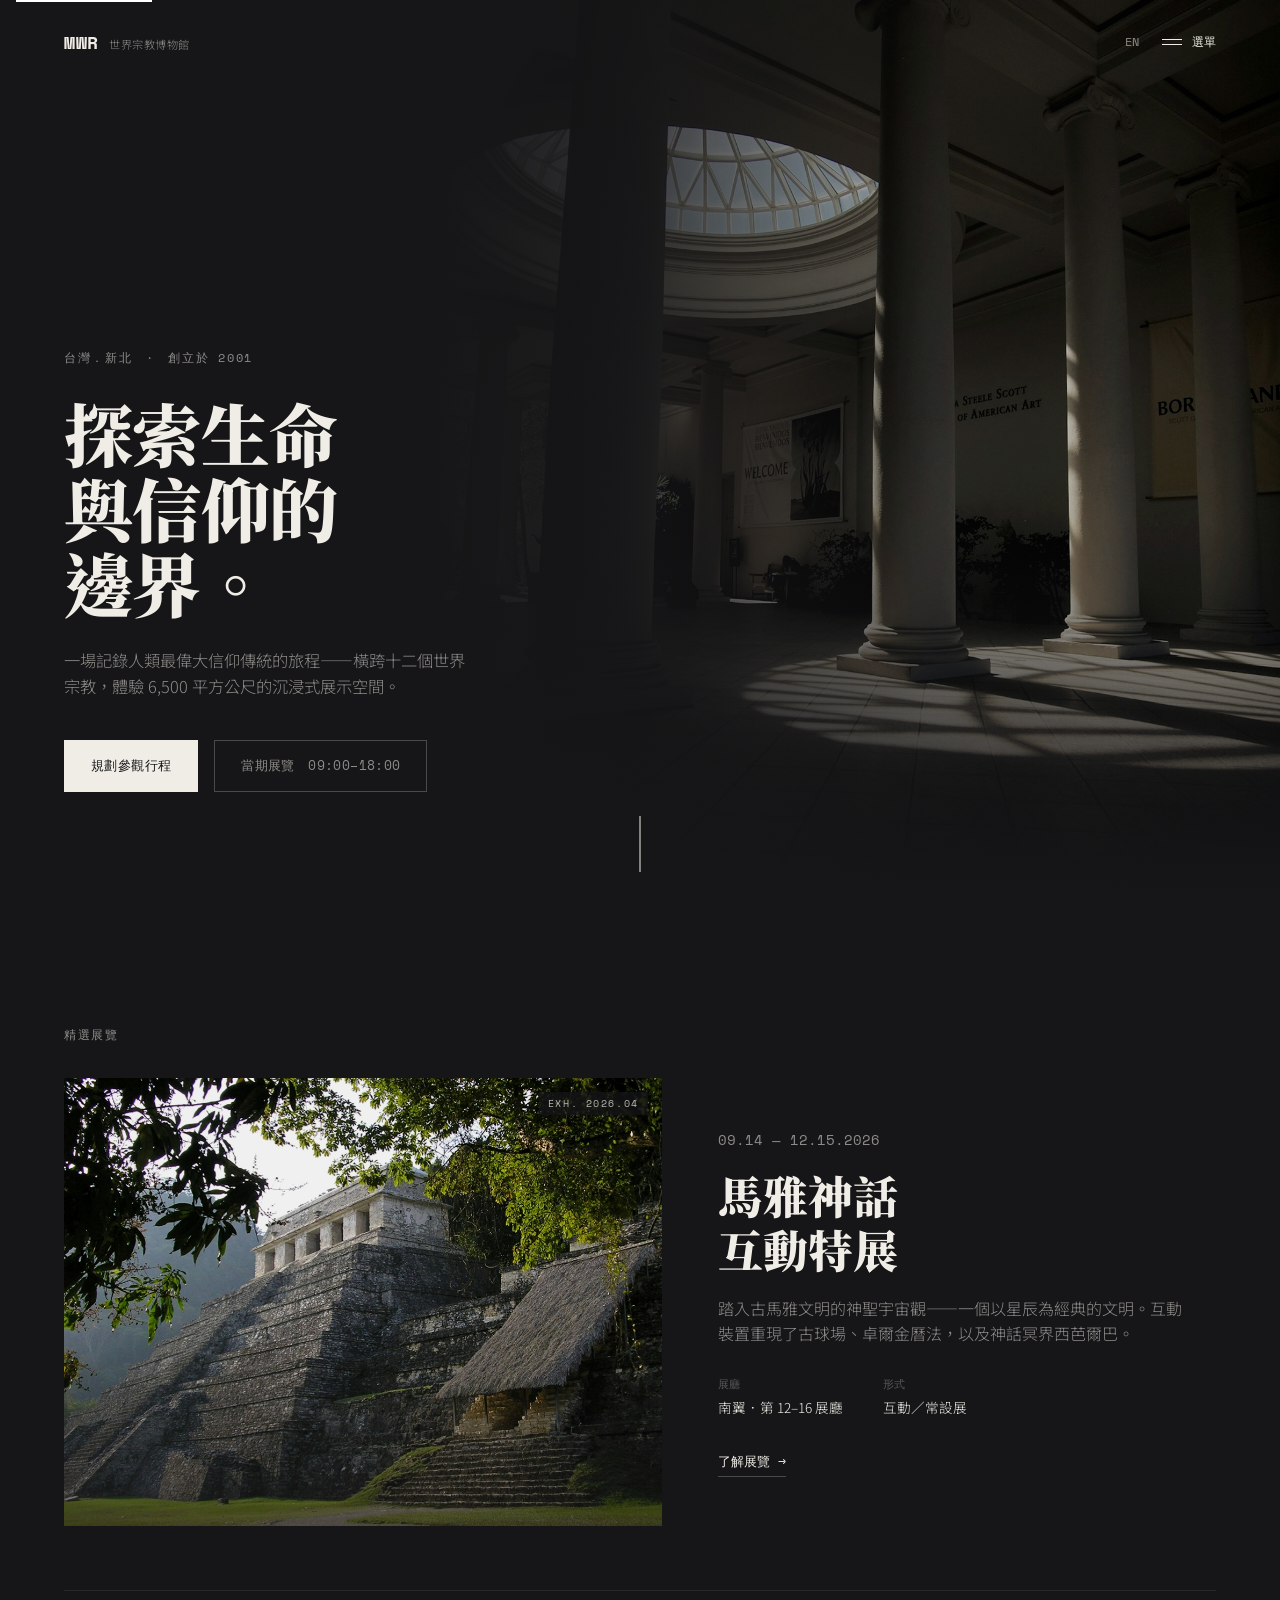
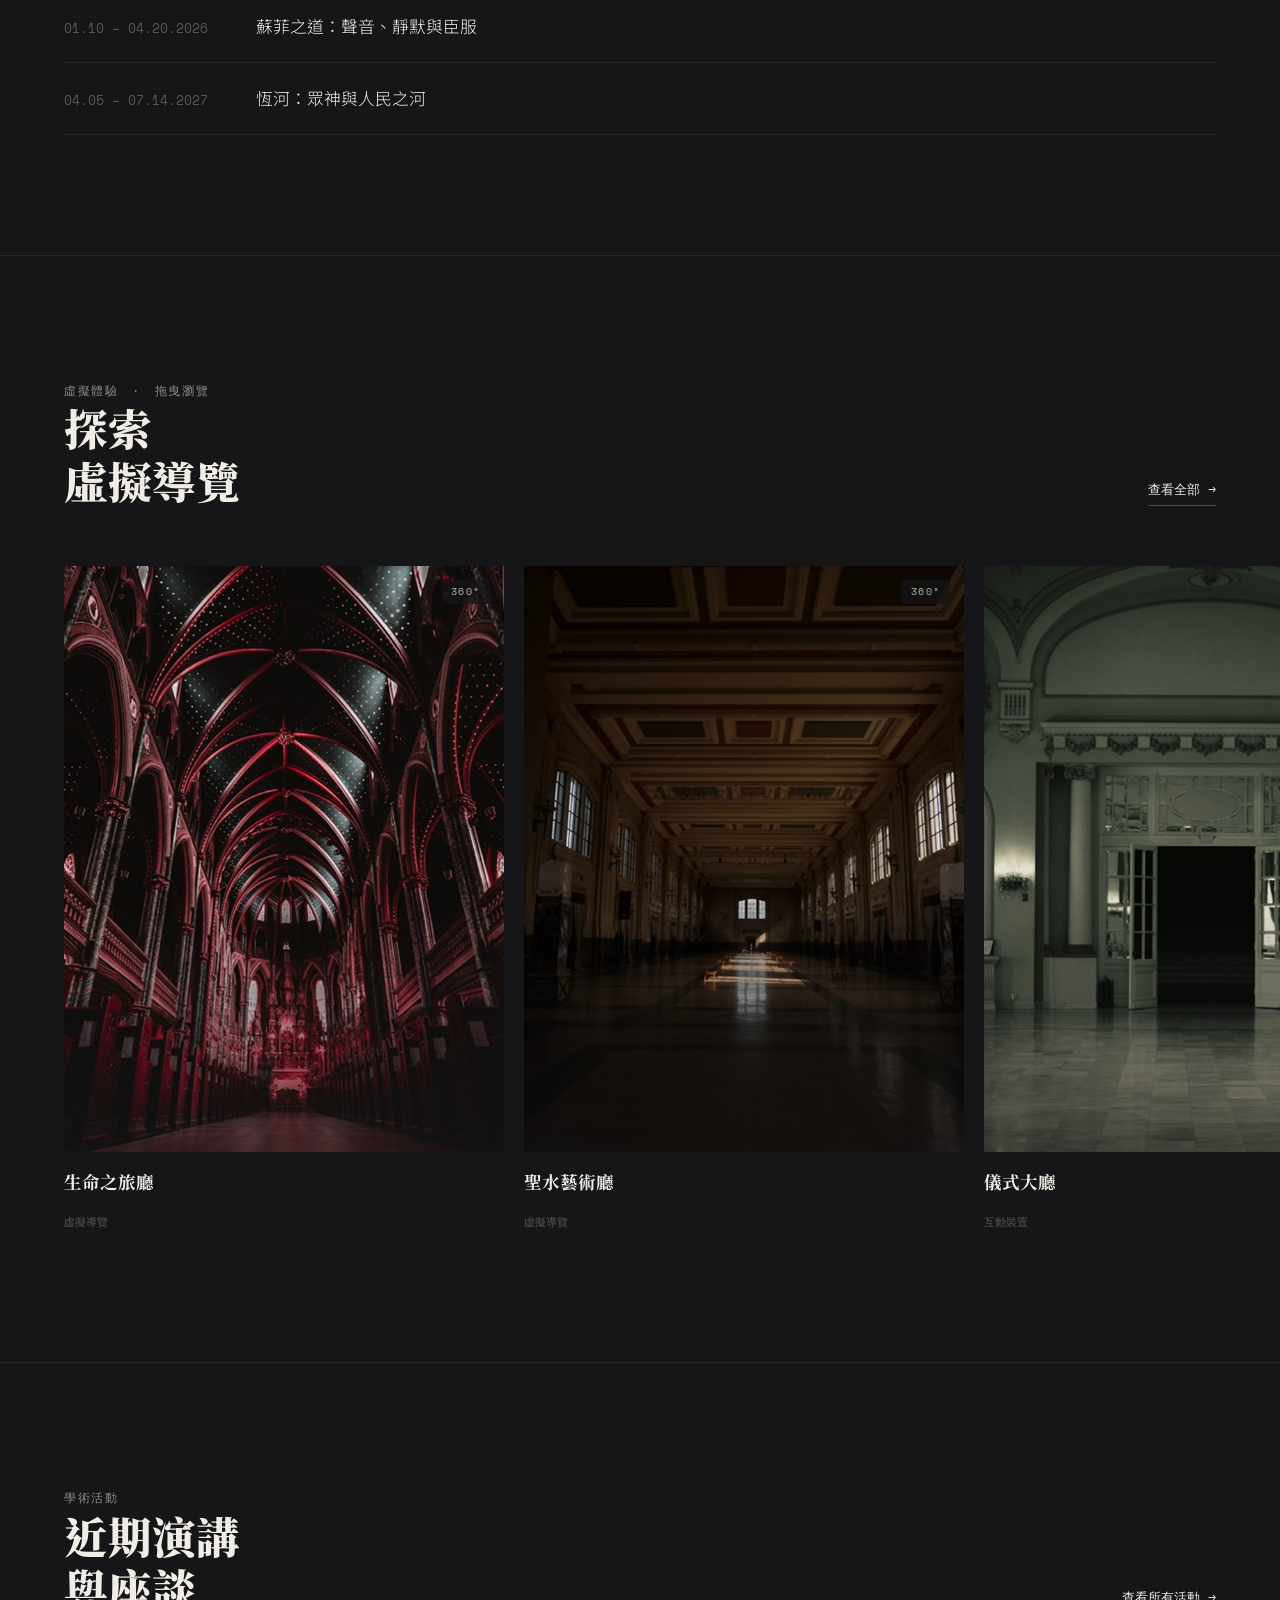
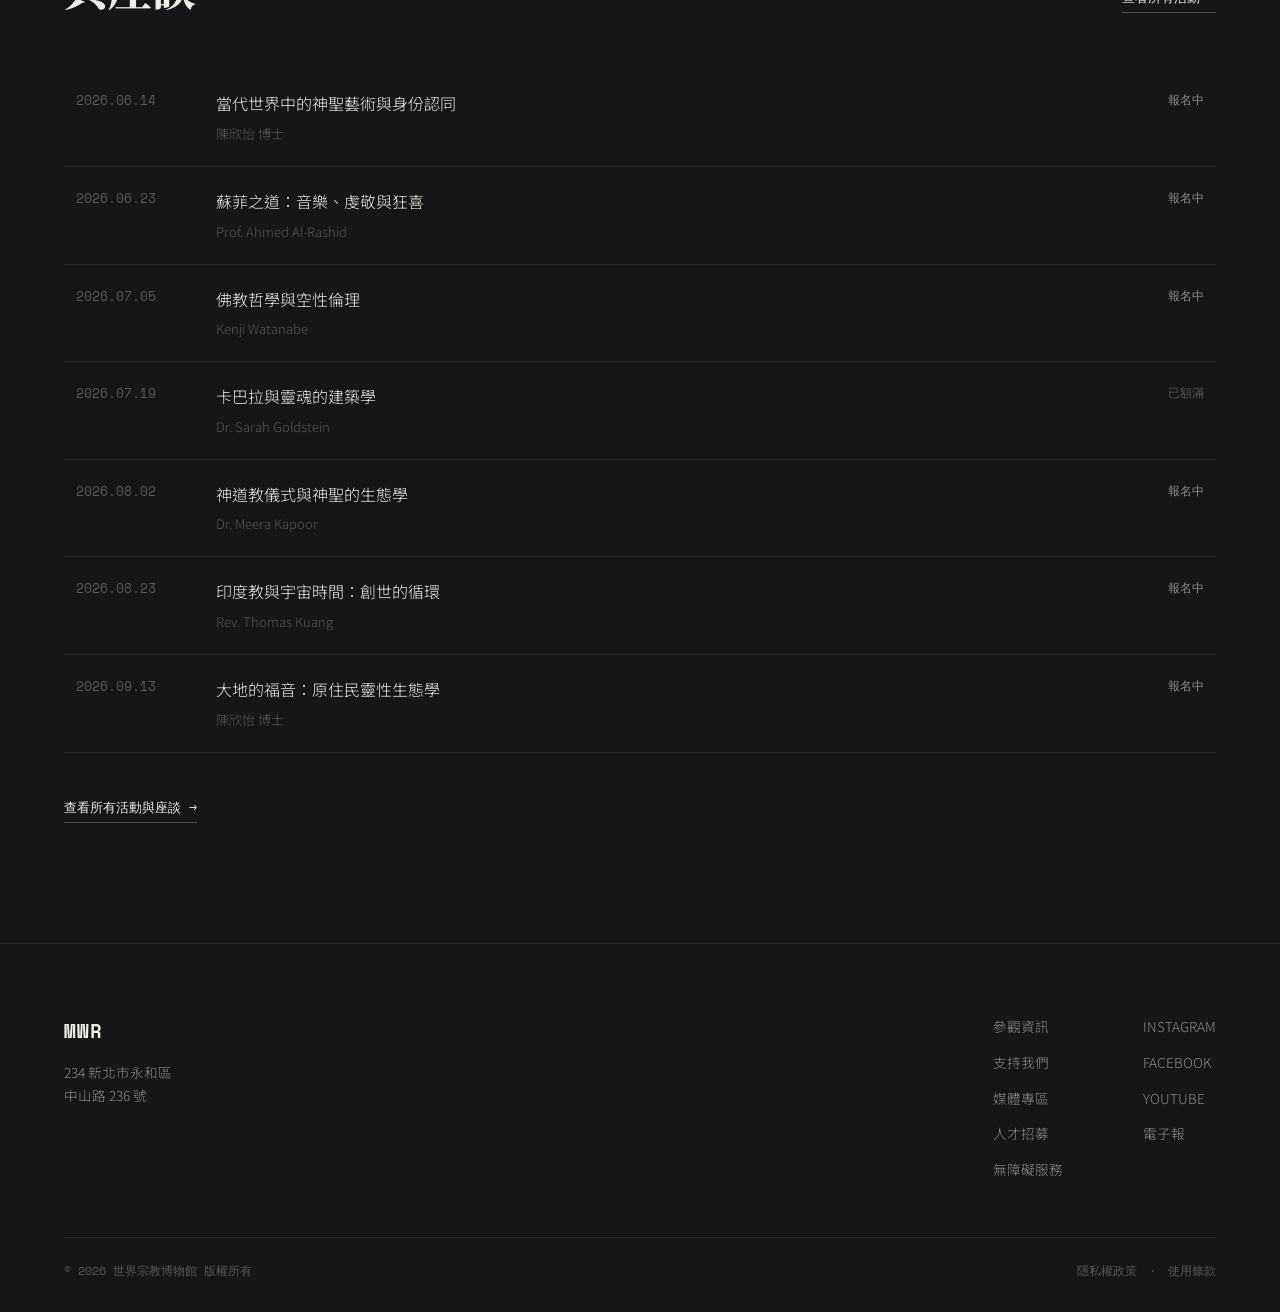
==== index.html @ 8a5e640a "Initial commit: MWR World Religions Museum site Plain HTML/CSS/JS multi-page site built from Figma m" ====
<!doctype html>
<html lang="zh-Hant">
<head>
  <meta charset="UTF-8" />
  <meta name="viewport" content="width=device-width, initial-scale=1.0" />
  <title>MWR 世界宗教博物館｜探索生命與信仰的邊界</title>
  <meta name="description" content="世界宗教博物館——橫跨十二個世界宗教的沉浸式展示空間，探索人類最偉大信仰傳統的旅程。" />
  <link rel="preconnect" href="https://fonts.googleapis.com" />
  <link rel="preconnect" href="https://fonts.gstatic.com" crossorigin />
  <link href="https://fonts.googleapis.com/css2?family=Noto+Serif+TC:wght@700;900&family=Noto+Sans+TC:wght@300;400;500&family=Space+Mono:wght@400;700&display=swap" rel="stylesheet" />
  <link rel="stylesheet" href="css/style.css" />
  <link rel="stylesheet" href="css/home.css" />
</head>
<body data-nav-section="exhibitions">
  <a class="skip-link" href="#main">跳至主要內容</a>

  <header class="site-header">
    <div class="brand">
      <a href="index.html" class="brand-mark">MWR</a>
      <span class="brand-sub">世界宗教博物館</span>
    </div>
    <div class="header-actions">
      <a href="#" class="lang-toggle">EN</a>
      <button class="menu-toggle" data-menu-toggle aria-expanded="false" aria-controls="nav-overlay">
        <span class="bars"><span></span><span></span></span>
        <span>選單</span>
      </button>
    </div>
  </header>

  <div class="nav-overlay" data-nav-overlay id="nav-overlay">
    <button class="nav-overlay-close" data-nav-close>關閉 CLOSE</button>
    <div class="nav-overlay-body">
      <nav class="nav-overlay-main" aria-label="主導覽">
        <a href="visit-hours.html" data-sub="visit">參觀</a>
        <a href="exhibitions.html" data-sub="exhibitions">展覽</a>
        <a href="collection.html" data-sub="collection">館藏</a>
        <a href="about.html" data-sub="about">關於</a>
      </nav>
      <div class="nav-overlay-side">
        <div class="nav-overlay-sub" data-sub-panel></div>
        <figure class="nav-overlay-figure">
          <div class="photo nav-overlay-photo">
            <img src="assets/images/visit/interior-spiral.jpg" alt="館內東廳挑高天窗與迴旋動線" />
          </div>
          <figcaption>常設館藏．東廳</figcaption>
        </figure>
      </div>
    </div>
    <div class="nav-overlay-foot">
      <div class="social">
        <a href="#">INSTAGRAM</a>
        <a href="#">FACEBOOK</a>
        <a href="#">YOUTUBE</a>
        <a href="#">電子報</a>
      </div>
      <div class="visit-info">台灣．新北市永和區　·　週二至週日．09:00–18:00</div>
    </div>
  </div>

  <main id="main">
    <section class="hero">
      <div class="hero-bg">
        <img class="hero-breathe" src="assets/images/hero/hero-architecture.jpg" alt="館內挑高圓頂中庭，柱廊灑落自然光" />
        <div class="hero-bg-fade-x" aria-hidden="true"></div>
        <div class="hero-bg-fade-y" aria-hidden="true"></div>
      </div>
      <div class="container hero-grid">
        <div class="hero-copy">
          <span class="eyebrow">台灣．新北　·　創立於 2001</span>
          <h1 class="hero-title">探索生命<br />與信仰的<br />邊界。</h1>
          <p class="hero-lede">一場記錄人類最偉大信仰傳統的旅程——橫跨十二個世界宗教，體驗 6,500 平方公尺的沉浸式展示空間。</p>
          <div class="hero-actions">
            <a href="visit-hours.html" class="btn btn-primary">規劃參觀行程</a>
            <a href="exhibitions.html" class="btn btn-ghost">當期展覽　09:00–18:00</a>
          </div>
        </div>
      </div>
      <div class="hero-scroll-cue" aria-hidden="true"><span></span></div>
    </section>

    <section class="section featured-exhibit">
      <div class="container">
        <span class="eyebrow">精選展覽</span>
        <div class="featured-grid">
          <div class="featured-figure photo">
            <img src="assets/images/exhibitions/maya-temple.jpg" alt="馬雅神話互動特展展出的叢林神廟遺跡" />
            <span class="photo-tag">EXH. 2026.04</span>
          </div>
          <div class="featured-copy">
            <span class="mono featured-dates">09.14 — 12.15.2026</span>
            <h2 class="section-title featured-title">馬雅神話<br />互動特展</h2>
            <p>踏入古馬雅文明的神聖宇宙觀——一個以星辰為經典的文明。互動裝置重現了古球場、卓爾金曆法，以及神話冥界西芭爾巴。</p>
            <dl class="featured-meta">
              <div><dt>展廳</dt><dd>南翼．第 12–16 展廳</dd></div>
              <div><dt>形式</dt><dd>互動／常設展</dd></div>
            </dl>
            <a href="exhibitions.html#current" class="text-link">了解展覽 →</a>
          </div>
        </div>

        <ul class="exhibit-mini-list">
          <li>
            <span class="mono">01.10 – 04.20.2026</span>
            <a href="exhibitions.html#upcoming">蘇菲之道：聲音、靜默與臣服</a>
          </li>
          <li>
            <span class="mono">04.05 – 07.14.2027</span>
            <a href="exhibitions.html#upcoming">恆河：眾神與人民之河</a>
          </li>
        </ul>
      </div>
    </section>

    <section class="section tour-section" id="tour">
      <div class="container">
        <div class="section-head">
          <div>
            <span class="eyebrow">虛擬體驗　·　拖曳瀏覽</span>
            <h2 class="section-title">探索<br />虛擬導覽</h2>
          </div>
          <a href="exhibitions.html" class="text-link">查看全部 →</a>
        </div>
      </div>
      <div class="tour-track" data-drag-scroll tabindex="0" role="region" aria-label="虛擬導覽空間，可拖曳左右瀏覽">
        <a class="tour-card" href="exhibitions.html">
          <div class="tour-figure photo">
            <img src="assets/images/tour/tour-life.jpg" alt="生命之旅廳挑高拱頂內部" draggable="false" />
            <span class="photo-tag">360°</span>
          </div>
          <span class="tour-card-title">生命之旅廳</span>
          <span class="mono tour-card-tag">虛擬導覽</span>
        </a>
        <a class="tour-card" href="exhibitions.html">
          <div class="tour-figure photo">
            <img src="assets/images/tour/tour-holywater.jpg" alt="聖水藝術廳長廊" draggable="false" />
            <span class="photo-tag">360°</span>
          </div>
          <span class="tour-card-title">聖水藝術廳</span>
          <span class="mono tour-card-tag">虛擬導覽</span>
        </a>
        <a class="tour-card" href="exhibitions.html">
          <div class="tour-figure photo">
            <img src="assets/images/tour/tour-ceremony.jpg" alt="儀式大廳入口" draggable="false" />
            <span class="photo-tag">互動</span>
          </div>
          <span class="tour-card-title">儀式大廳</span>
          <span class="mono tour-card-tag">互動裝置</span>
        </a>
        <a class="tour-card" href="exhibitions.html">
          <div class="tour-figure photo">
            <img src="assets/images/tour/tour-quiet.jpg" alt="靜觀中庭自然採光空間" draggable="false" />
            <span class="photo-tag">360°</span>
          </div>
          <span class="tour-card-title">靜觀中庭</span>
          <span class="mono tour-card-tag">冥想空間</span>
        </a>
        <div class="tour-card tour-card-end" aria-hidden="true"></div>
      </div>
    </section>

    <section class="section lectures-section">
      <div class="container">
        <div class="section-head">
          <div>
            <span class="eyebrow">學術活動</span>
            <h2 class="section-title">近期演講<br />與座談</h2>
          </div>
          <a href="#" class="text-link">查看所有活動 →</a>
        </div>
        <table class="lecture-table">
          <tbody>
            <tr>
              <td class="mono">2026.06.14</td>
              <td>當代世界中的神聖藝術與身份認同<span class="lecture-speaker">陳欣怡 博士</span></td>
              <td class="mono lecture-tag">報名中</td>
            </tr>
            <tr>
              <td class="mono">2026.06.23</td>
              <td>蘇菲之道：音樂、虔敬與狂喜<span class="lecture-speaker">Prof. Ahmed Al-Rashid</span></td>
              <td class="mono lecture-tag">報名中</td>
            </tr>
            <tr>
              <td class="mono">2026.07.05</td>
              <td>佛教哲學與空性倫理<span class="lecture-speaker">Kenji Watanabe</span></td>
              <td class="mono lecture-tag">報名中</td>
            </tr>
            <tr>
              <td class="mono">2026.07.19</td>
              <td>卡巴拉與靈魂的建築學<span class="lecture-speaker">Dr. Sarah Goldstein</span></td>
              <td class="mono lecture-tag lecture-tag-full">已額滿</td>
            </tr>
            <tr>
              <td class="mono">2026.08.02</td>
              <td>神道教儀式與神聖的生態學<span class="lecture-speaker">Dr. Meera Kapoor</span></td>
              <td class="mono lecture-tag">報名中</td>
            </tr>
            <tr>
              <td class="mono">2026.08.23</td>
              <td>印度教與宇宙時間：創世的循環<span class="lecture-speaker">Rev. Thomas Kuang</span></td>
              <td class="mono lecture-tag">報名中</td>
            </tr>
            <tr>
              <td class="mono">2026.09.13</td>
              <td>大地的福音：原住民靈性生態學<span class="lecture-speaker">陳欣怡 博士</span></td>
              <td class="mono lecture-tag">報名中</td>
            </tr>
          </tbody>
        </table>
        <a href="#" class="text-link">查看所有活動與座談 →</a>
      </div>
    </section>
  </main>

  <footer class="site-footer">
    <div class="footer-top">
      <div class="footer-brand">
        <span class="brand-mark">MWR</span>
        <address>
          234 新北市永和區<br />
          中山路 236 號
        </address>
      </div>
      <div class="footer-links">
        <div class="footer-col">
          <a href="visit-hours.html">參觀資訊</a>
          <a href="#">支持我們</a>
          <a href="#">媒體專區</a>
          <a href="#">人才招募</a>
          <a href="visit-accessibility.html">無障礙服務</a>
        </div>
        <div class="footer-col">
          <a href="#">INSTAGRAM</a>
          <a href="#">FACEBOOK</a>
          <a href="#">YOUTUBE</a>
          <a href="#">電子報</a>
        </div>
      </div>
    </div>
    <div class="footer-bottom">
      <span>© 2026 世界宗教博物館 版權所有</span>
      <span>隱私權政策　·　使用條款</span>
    </div>
  </footer>

  <script src="js/main.js"></script>
  <script src="js/reveal.js"></script>
  <script src="js/tour-carousel.js"></script>
</body>
</html>
---- css/style.css ----
/* ==========================================================================
   MWR 世界宗教博物館 — Design tokens & base
   ========================================================================== */

:root {
  --color-bg: #161618;
  --color-surface: #1d1d1f;
  --color-surface-2: #242426;
  --color-border: rgba(255, 255, 255, 0.08);
  --color-border-strong: rgba(255, 255, 255, 0.22);
  --color-text: #f0ede6;
  --color-text-dim: rgba(240, 237, 230, 0.55);
  --color-text-faint: rgba(240, 237, 230, 0.3);
  --color-accent: #ffffff;

  --font-serif: "Noto Serif TC", "Source Han Serif TC", serif;
  --font-sans: "Noto Sans TC", "Source Han Sans TC", -apple-system, sans-serif;
  --font-mono: "JetBrains Mono", "Space Mono", ui-monospace, monospace;

  --container: 1440px;
  --gutter: clamp(24px, 5vw, 96px);

  --ease: cubic-bezier(0.16, 1, 0.3, 1);
  --ease-out: cubic-bezier(0.22, 1, 0.36, 1);
}

* {
  box-sizing: border-box;
  margin: 0;
  padding: 0;
}

html {
  background: var(--color-bg);
  scroll-behavior: smooth;
}

body {
  background: var(--color-bg);
  color: var(--color-text);
  font-family: var(--font-sans);
  font-weight: 300;
  line-height: 1.6;
  -webkit-font-smoothing: antialiased;
  overflow-x: hidden;
}

img {
  display: block;
  max-width: 100%;
}

/* ---- immersive photo treatment: desaturate + darken so photography reads as
   part of the dark environment rather than a bright rectangle sitting on top ---- */

.photo {
  position: relative;
  overflow: hidden;
  background: var(--color-bg);
}

.photo img {
  width: 100%;
  height: 100%;
  object-fit: cover;
  filter: grayscale(1) contrast(1.3) brightness(0.72);
  transition: filter 2.6s var(--ease-out), transform 0.85s var(--ease-out);
  will-change: filter, transform;
}

.photo.is-revealed img {
  filter: grayscale(0) contrast(1.04) brightness(0.94);
}

.photo:hover img {
  transform: scale(1.045);
}

@media (prefers-reduced-motion: reduce) {
  .photo img {
    transition: none;
    filter: grayscale(0) contrast(1.04) brightness(0.94);
  }
}

.photo::after {
  content: "";
  position: absolute;
  inset: 0;
  pointer-events: none;
  background: linear-gradient(to top, rgba(22, 22, 24, 0.55) 0%, rgba(22, 22, 24, 0) 45%);
}

.photo-tag {
  position: absolute;
  top: 14px;
  right: 14px;
  z-index: 2;
  font-family: var(--font-mono);
  font-size: 0.62rem;
  letter-spacing: 0.16em;
  text-transform: uppercase;
  color: rgba(240, 237, 230, 0.75);
  background: rgba(22, 22, 24, 0.72);
  padding: 4px 9px;
}

a {
  color: inherit;
  text-decoration: none;
}

ul {
  list-style: none;
}

button {
  font: inherit;
  color: inherit;
  background: none;
  border: none;
  cursor: pointer;
}

.container {
  max-width: var(--container);
  margin: 0 auto;
  padding-left: var(--gutter);
  padding-right: var(--gutter);
}

.visually-hidden {
  position: absolute;
  width: 1px;
  height: 1px;
  overflow: hidden;
  clip: rect(0 0 0 0);
  white-space: nowrap;
}

.skip-link {
  position: absolute;
  top: -48px;
  left: 16px;
  background: var(--color-accent);
  color: var(--color-bg);
  padding: 12px 20px;
  z-index: 1000;
  transition: top 0.2s var(--ease);
}
.skip-link:focus {
  top: 16px;
}

:focus-visible {
  outline: 2px solid var(--color-accent);
  outline-offset: 3px;
}

@media (prefers-reduced-motion: reduce) {
  * {
    animation-duration: 0.01ms !important;
    animation-iteration-count: 1 !important;
    transition-duration: 0.01ms !important;
    scroll-behavior: auto !important;
  }
}

/* ---- eyebrow / label / mono utilities ---- */

.eyebrow {
  font-family: var(--font-mono);
  font-size: 0.75rem;
  letter-spacing: 0.14em;
  text-transform: uppercase;
  color: var(--color-text-dim);
}

.mono {
  font-family: var(--font-mono);
}

.stat-number {
  font-family: var(--font-mono);
  font-weight: 700;
  font-size: clamp(2.4rem, 5vw, 3.6rem);
  letter-spacing: -0.02em;
  color: var(--color-text);
}

.stat-label {
  font-family: var(--font-mono);
  font-size: 0.8rem;
  color: var(--color-text-dim);
  margin-top: 8px;
  letter-spacing: 0.02em;
}

/* ---- display headline (huge titles like 展覽 / 館藏) ---- */

.display-title {
  font-family: var(--font-serif);
  font-weight: 900;
  line-height: 0.92;
  letter-spacing: -0.01em;
  font-size: clamp(4.5rem, 13vw, 9rem);
}

/* ---- page intro (shared by exhibitions / collection / about / visit) ---- */

.page-intro {
  padding: 170px 0 40px;
}

.page-intro .eyebrow {
  display: block;
  margin-bottom: 24px;
}

.page-intro .display-title {
  margin-bottom: 8px;
}

.page-intro-sub {
  margin-top: 24px;
  color: var(--color-text-dim);
  font-size: 0.85rem;
}

/* ==========================================================================
   Top navigation
   ========================================================================== */

.site-header {
  position: fixed;
  top: 0;
  left: 0;
  right: 0;
  z-index: 500;
  display: flex;
  align-items: center;
  justify-content: space-between;
  padding: 28px var(--gutter);
  background: transparent;
  border-bottom: 1px solid transparent;
  backdrop-filter: none;
  transition: background-color 0.4s var(--ease), border-color 0.4s var(--ease), backdrop-filter 0.4s var(--ease);
}

.site-header.is-scrolled {
  background: rgba(22, 22, 24, 0.94);
  border-bottom-color: var(--color-border);
  backdrop-filter: blur(16px);
  -webkit-backdrop-filter: blur(16px);
}

.brand {
  display: flex;
  align-items: baseline;
  gap: 10px;
}

.brand-mark {
  font-family: var(--font-mono);
  font-weight: 700;
  font-size: 1.1rem;
  letter-spacing: 0.04em;
}

.brand-sub {
  font-size: 0.7rem;
  color: var(--color-text-dim);
  letter-spacing: 0.05em;
}

.crumb {
  margin-left: 18px;
  padding-left: 18px;
  border-left: 1px solid var(--color-border);
  font-size: 0.78rem;
  color: var(--color-text-dim);
}

.header-actions {
  display: flex;
  align-items: center;
  gap: 22px;
  font-family: var(--font-mono);
  font-size: 0.78rem;
  letter-spacing: 0.05em;
}

.lang-toggle {
  color: var(--color-text-dim);
  transition: color 0.2s var(--ease);
}
.lang-toggle:hover,
.lang-toggle:focus-visible {
  color: var(--color-text);
}

.menu-toggle {
  display: flex;
  align-items: center;
  gap: 10px;
  color: var(--color-text);
}

.menu-toggle .bars {
  display: inline-flex;
  flex-direction: column;
  gap: 4px;
  width: 20px;
}
.menu-toggle .bars span {
  height: 1px;
  background: currentColor;
  transition: transform 0.3s var(--ease), opacity 0.3s var(--ease);
}

.menu-toggle[aria-expanded="true"] .bars span:first-child {
  transform: translateY(5px) rotate(45deg);
}
.menu-toggle[aria-expanded="true"] .bars span:last-child {
  transform: translateY(-5px) rotate(-45deg);
}

/* ==========================================================================
   Full-screen nav overlay
   ========================================================================== */

.nav-overlay {
  position: fixed;
  inset: 0;
  z-index: 600;
  background: var(--color-bg);
  visibility: hidden;
  opacity: 0;
  transition: opacity 0.45s var(--ease), visibility 0.45s var(--ease);
  display: flex;
  flex-direction: column;
  justify-content: space-between;
  padding: 28px var(--gutter) 40px;
}

.nav-overlay.is-open {
  visibility: visible;
  opacity: 1;
}

.nav-overlay-close {
  position: absolute;
  top: 28px;
  right: var(--gutter);
  font-family: var(--font-mono);
  font-size: 0.78rem;
  color: var(--color-text-dim);
}
.nav-overlay-close:hover {
  color: var(--color-text);
}

.nav-overlay-body {
  display: grid;
  grid-template-columns: 1fr 1fr;
  gap: 40px;
  align-items: center;
  flex: 1;
  padding-top: 80px;
}

.nav-overlay-main {
  display: flex;
  flex-direction: column;
  gap: 4px;
}

@keyframes navItemIn {
  from { opacity: 0; transform: translateY(24px); }
  to   { opacity: 1; transform: translateY(0); }
}
@keyframes navFadeIn {
  from { opacity: 0; }
  to   { opacity: 1; }
}
@keyframes navImageIn {
  from { opacity: 0; transform: translateX(18px) scale(1.04); }
  to   { opacity: 1; transform: translateX(0) scale(1); }
}

.nav-overlay-main a {
  font-family: var(--font-serif);
  font-weight: 900;
  font-size: clamp(2.6rem, 6vw, 4.4rem);
  line-height: 1.18;
  color: var(--color-text-faint);
  transition: color 0.25s var(--ease);
  width: fit-content;
  opacity: 0;
}

.nav-overlay.is-open .nav-overlay-main a {
  animation: navItemIn 700ms var(--ease-out) both;
}
.nav-overlay.is-open .nav-overlay-main a:nth-child(1) { animation-delay: 80ms; }
.nav-overlay.is-open .nav-overlay-main a:nth-child(2) { animation-delay: 150ms; }
.nav-overlay.is-open .nav-overlay-main a:nth-child(3) { animation-delay: 220ms; }
.nav-overlay.is-open .nav-overlay-main a:nth-child(4) { animation-delay: 290ms; }

.nav-overlay-main a:hover,
.nav-overlay-main a:focus-visible,
.nav-overlay-main a.is-active {
  color: var(--color-text);
}

.nav-overlay-side {
  display: grid;
  grid-template-columns: 1fr auto;
  gap: 32px;
  align-items: start;
}

.nav-overlay-sub {
  display: flex;
  flex-direction: column;
  gap: 20px;
}
.nav-overlay-sub.is-swapping {
  animation: navFadeIn 260ms ease-out both;
}

.nav-overlay-sub .sub-heading {
  font-family: var(--font-mono);
  font-size: 0.72rem;
  color: var(--color-text-faint);
  letter-spacing: 0.08em;
  margin-bottom: 4px;
}

.nav-overlay-sub a {
  font-size: 1.05rem;
  color: var(--color-text-dim);
  transition: color 0.2s var(--ease);
}
.nav-overlay-sub a:hover,
.nav-overlay-sub a:focus-visible {
  color: var(--color-text);
}

.nav-overlay-figure {
  width: 220px;
  opacity: 0;
}
.nav-overlay.is-open .nav-overlay-figure {
  animation: navImageIn 900ms var(--ease-out) 80ms both;
}
.nav-overlay-photo {
  aspect-ratio: 3/4;
}
.nav-overlay-figure figcaption {
  font-family: var(--font-mono);
  font-size: 0.68rem;
  color: var(--color-text-faint);
  margin-top: 8px;
}

.nav-overlay-foot {
  display: flex;
  justify-content: space-between;
  align-items: center;
  border-top: 1px solid var(--color-border);
  padding-top: 20px;
  font-family: var(--font-mono);
  font-size: 0.75rem;
  color: var(--color-text-dim);
  opacity: 0;
}
.nav-overlay.is-open .nav-overlay-foot {
  animation: navFadeIn 500ms ease-out 400ms both;
}

.nav-overlay-foot .social {
  display: flex;
  gap: 24px;
}
.nav-overlay-foot .social a:hover {
  color: var(--color-text);
}

body.nav-open {
  overflow: hidden;
}

@media (max-width: 900px) {
  .nav-overlay-body {
    grid-template-columns: 1fr;
    padding-top: 100px;
    gap: 32px;
  }
  .nav-overlay-side {
    grid-template-columns: 1fr;
  }
  .nav-overlay-figure {
    display: none;
  }
}

/* ==========================================================================
   Buttons
   ========================================================================== */

.btn {
  display: inline-flex;
  align-items: center;
  gap: 10px;
  font-family: var(--font-mono);
  font-size: 0.8rem;
  letter-spacing: 0.03em;
  padding: 15px 26px;
  border: 1px solid var(--color-border-strong);
  transition: background 0.25s var(--ease), color 0.25s var(--ease), border-color 0.25s var(--ease);
}

.btn-primary {
  background: var(--color-text);
  color: var(--color-bg);
  border-color: var(--color-text);
}
.btn-primary:hover,
.btn-primary:focus-visible {
  background: transparent;
  color: var(--color-text);
}

.btn-ghost {
  color: var(--color-text-dim);
}
.btn-ghost:hover,
.btn-ghost:focus-visible {
  color: var(--color-text);
  border-color: var(--color-text);
}

.text-link {
  display: inline-flex;
  align-items: center;
  gap: 8px;
  font-family: var(--font-mono);
  font-size: 0.8rem;
  border-bottom: 1px solid var(--color-border-strong);
  padding-bottom: 4px;
  transition: border-color 0.2s var(--ease), color 0.2s var(--ease);
}
.text-link:hover,
.text-link:focus-visible {
  border-color: var(--color-text);
}

/* ==========================================================================
   Sections / footer (shared across pages)
   ========================================================================== */

main {
  padding-top: 0;
}

.section {
  padding: 120px 0;
  border-top: 1px solid var(--color-border);
}

.section-head {
  display: flex;
  justify-content: space-between;
  align-items: flex-end;
  gap: 24px;
  margin-bottom: 56px;
}

.section-title {
  font-family: var(--font-serif);
  font-weight: 900;
  font-size: clamp(1.9rem, 3.4vw, 2.8rem);
  line-height: 1.2;
}

.stats-row {
  display: grid;
  grid-template-columns: repeat(auto-fit, minmax(160px, 1fr));
  gap: 40px;
  max-width: var(--container);
  margin: 0 auto;
  padding: 72px var(--gutter);
  border-top: 1px solid var(--color-border);
  border-bottom: 1px solid var(--color-border);
}

.site-footer {
  padding: 72px var(--gutter) 32px;
  border-top: 1px solid var(--color-border);
}

.footer-top {
  display: flex;
  flex-wrap: wrap;
  justify-content: space-between;
  gap: 48px;
  max-width: var(--container);
  margin: 0 auto 56px;
}

.footer-brand .brand-mark {
  font-size: 1.2rem;
}
.footer-brand address {
  font-style: normal;
  font-size: 0.85rem;
  color: var(--color-text-dim);
  margin-top: 14px;
  line-height: 1.7;
}

.footer-links {
  display: flex;
  gap: 80px;
  flex-wrap: wrap;
}

.footer-col {
  display: flex;
  flex-direction: column;
  gap: 14px;
  font-size: 0.85rem;
}
.footer-col a {
  color: var(--color-text-dim);
  transition: color 0.2s var(--ease);
}
.footer-col a:hover {
  color: var(--color-text);
}

.footer-bottom {
  max-width: var(--container);
  margin: 0 auto;
  padding-top: 24px;
  border-top: 1px solid var(--color-border);
  display: flex;
  justify-content: space-between;
  flex-wrap: wrap;
  gap: 12px;
  font-family: var(--font-mono);
  font-size: 0.72rem;
  color: var(--color-text-faint);
}

@media (max-width: 720px) {
  .section {
    padding: 80px 0;
  }
  .section-head {
    flex-direction: column;
    align-items: flex-start;
  }
  .footer-top {
    flex-direction: column;
  }
}
---- css/home.css ----
/* ---- Hero ---- */

@keyframes heroBreathe {
  from { transform: scale(1); }
  to   { transform: scale(1.06); }
}
@keyframes heroFadeUp {
  from { opacity: 0; transform: translateY(14px); }
  to   { opacity: 1; transform: translateY(0); }
}
@keyframes scrollSweep {
  0%   { transform: translateY(-100%); opacity: 0; }
  12%  { opacity: 0.4; }
  88%  { opacity: 0.4; }
  100% { transform: translateY(110%); opacity: 0; }
}

.hero {
  position: relative;
  height: 100vh;
  min-height: 700px;
  overflow: hidden;
  background: var(--color-bg);
}

.hero-bg {
  position: absolute;
  top: 0;
  right: 0;
  width: 66%;
  height: 100%;
  overflow: hidden;
  background: var(--color-bg);
}
.hero-bg img {
  width: 100%;
  height: 100%;
  object-fit: cover;
  object-position: center 22%;
  filter: grayscale(1) contrast(1.35) brightness(0.68);
  transition: filter 3.2s var(--ease-out);
}
.hero-bg.is-revealed img {
  filter: grayscale(0) contrast(1.08) brightness(0.86);
}

@media (prefers-reduced-motion: reduce) {
  .hero-bg img {
    transition: none;
    filter: grayscale(0) contrast(1.08) brightness(0.86);
  }
}
.hero-bg-fade-x {
  position: absolute;
  inset: 0;
  pointer-events: none;
  background: linear-gradient(
    to right,
    var(--color-bg) 0%,
    rgba(22, 22, 24, 0.88) 20%,
    rgba(22, 22, 24, 0.2) 58%,
    rgba(22, 22, 24, 0) 100%
  );
}
.hero-bg-fade-y {
  position: absolute;
  left: 0;
  right: 0;
  bottom: 0;
  height: 42%;
  pointer-events: none;
  background: linear-gradient(to top, var(--color-bg) 0%, rgba(22, 22, 24, 0.55) 50%, rgba(22, 22, 24, 0) 100%);
}

.hero-grid {
  position: relative;
  z-index: 2;
  height: 100%;
  display: flex;
  align-items: flex-end;
  padding-bottom: 108px;
}

.hero-copy {
  max-width: 600px;
}

.hero-copy .eyebrow {
  display: block;
  margin-bottom: 28px;
  opacity: 0;
  animation: heroFadeUp 800ms var(--ease-out) 150ms both;
}

.hero-title {
  font-family: var(--font-serif);
  font-weight: 900;
  font-size: clamp(2.6rem, 5.4vw, 4.4rem);
  line-height: 1.08;
  letter-spacing: -0.01em;
  opacity: 0;
  animation: heroFadeUp 800ms var(--ease-out) 280ms both;
}

.hero-lede {
  max-width: 46ch;
  color: var(--color-text-dim);
  margin-top: 28px;
  font-size: 1.02rem;
  opacity: 0;
  animation: heroFadeUp 800ms var(--ease-out) 440ms both;
}

.hero-actions {
  display: flex;
  flex-wrap: wrap;
  gap: 16px;
  margin-top: 40px;
  opacity: 0;
  animation: heroFadeUp 800ms var(--ease-out) 600ms both;
}

.hero-breathe {
  animation: heroBreathe 9000ms ease-in-out infinite alternate;
  transform-origin: center center;
}

.hero-scroll-cue {
  position: absolute;
  left: 50%;
  bottom: 28px;
  transform: translateX(-50%);
  display: flex;
  flex-direction: column;
  align-items: center;
}
.hero-scroll-cue span {
  display: block;
  width: 1px;
  height: 56px;
  background: var(--color-text);
  animation: scrollSweep 2600ms cubic-bezier(0.45, 0, 0.55, 1) infinite;
}

@media (prefers-reduced-motion: reduce) {
  .hero-copy .eyebrow,
  .hero-title,
  .hero-lede,
  .hero-actions {
    opacity: 1;
    animation: none;
  }
  .hero-breathe,
  .hero-scroll-cue span {
    animation: none;
  }
}

/* ---- Featured exhibit ---- */

.featured-exhibit {
  border-top: none;
}

.featured-grid {
  display: grid;
  grid-template-columns: 1.2fr 1fr;
  gap: 56px;
  align-items: center;
  margin-top: 32px;
}

.featured-figure {
  aspect-ratio: 4/3;
}

.featured-dates {
  color: var(--color-text-dim);
  font-size: 0.85rem;
}

.featured-title {
  margin: 16px 0 20px;
  font-size: clamp(2rem, 3.6vw, 2.8rem);
}

.featured-copy p {
  color: var(--color-text-dim);
  max-width: 52ch;
}

.featured-meta {
  display: flex;
  gap: 40px;
  margin: 28px 0;
  font-size: 0.85rem;
}
.featured-meta dt {
  color: var(--color-text-faint);
  font-family: var(--font-mono);
  font-size: 0.7rem;
  margin-bottom: 4px;
}

.exhibit-mini-list {
  margin-top: 64px;
  border-top: 1px solid var(--color-border);
}
.exhibit-mini-list li {
  display: flex;
  gap: 32px;
  align-items: baseline;
  padding: 22px 0;
  border-bottom: 1px solid var(--color-border);
}
.exhibit-mini-list .mono {
  color: var(--color-text-faint);
  font-size: 0.8rem;
  min-width: 160px;
}
.exhibit-mini-list a {
  font-size: 1.05rem;
  transition: color 0.2s var(--ease);
}
.exhibit-mini-list a:hover {
  color: var(--color-text-dim);
}

/* ---- Virtual tour: drag-to-scroll carousel ---- */

.tour-track {
  display: flex;
  gap: 20px;
  overflow-x: auto;
  overflow-anchor: none;
  padding: 4px var(--gutter) 12px;
  scrollbar-width: none;
  cursor: grab;
  user-select: none;
}
.tour-track::-webkit-scrollbar {
  display: none;
}
.tour-track.is-dragging {
  cursor: grabbing;
}

.tour-card {
  flex: 0 0 auto;
  width: min(440px, 80vw);
  display: flex;
  flex-direction: column;
  gap: 16px;
}
.tour-card-end {
  width: 1px;
  flex: 0 0 1px;
}

.tour-figure {
  aspect-ratio: 3/4;
}

.tour-card-title {
  font-family: var(--font-serif);
  font-weight: 700;
  font-size: 1.1rem;
}
.tour-card-tag {
  color: var(--color-text-faint);
  font-size: 0.7rem;
}

/* ---- Lecture table ---- */

.lecture-table {
  width: 100%;
  border-collapse: collapse;
  margin-bottom: 40px;
}
.lecture-table tr {
  border-bottom: 1px solid var(--color-border);
  cursor: pointer;
  transition: background-color 0.2s var(--ease);
}
.lecture-table tr:hover {
  background-color: rgba(255, 255, 255, 0.03);
}
.lecture-table td {
  padding: 22px 12px;
  vertical-align: top;
}
.lecture-table td:first-child {
  color: var(--color-text-faint);
  font-size: 0.8rem;
  white-space: nowrap;
  width: 140px;
}
.lecture-speaker {
  display: block;
  color: var(--color-text-faint);
  font-size: 0.82rem;
  margin-top: 6px;
}
.lecture-tag {
  text-align: right;
  font-size: 0.72rem;
  color: var(--color-text-dim);
  white-space: nowrap;
}
.lecture-tag-full {
  color: var(--color-text-faint);
}

@media (max-width: 900px) {
  .featured-grid {
    grid-template-columns: 1fr;
  }
  .hero-bg {
    width: 100%;
  }
  .hero-bg-fade-x {
    background: linear-gradient(
      to right,
      var(--color-bg) 0%,
      rgba(22, 22, 24, 0.94) 8%,
      rgba(22, 22, 24, 0.55) 42%,
      rgba(22, 22, 24, 0.25) 100%
    );
  }
  .hero-bg-fade-y {
    height: 62%;
  }
  .hero-copy {
    max-width: 100%;
  }
  .lecture-table td:first-child {
    width: auto;
  }
}

@media (max-width: 560px) {
  .hero {
    height: 92vh;
    min-height: 560px;
  }
  .exhibit-mini-list li {
    flex-direction: column;
    gap: 8px;
  }
  .featured-meta {
    flex-direction: column;
    gap: 16px;
  }
}
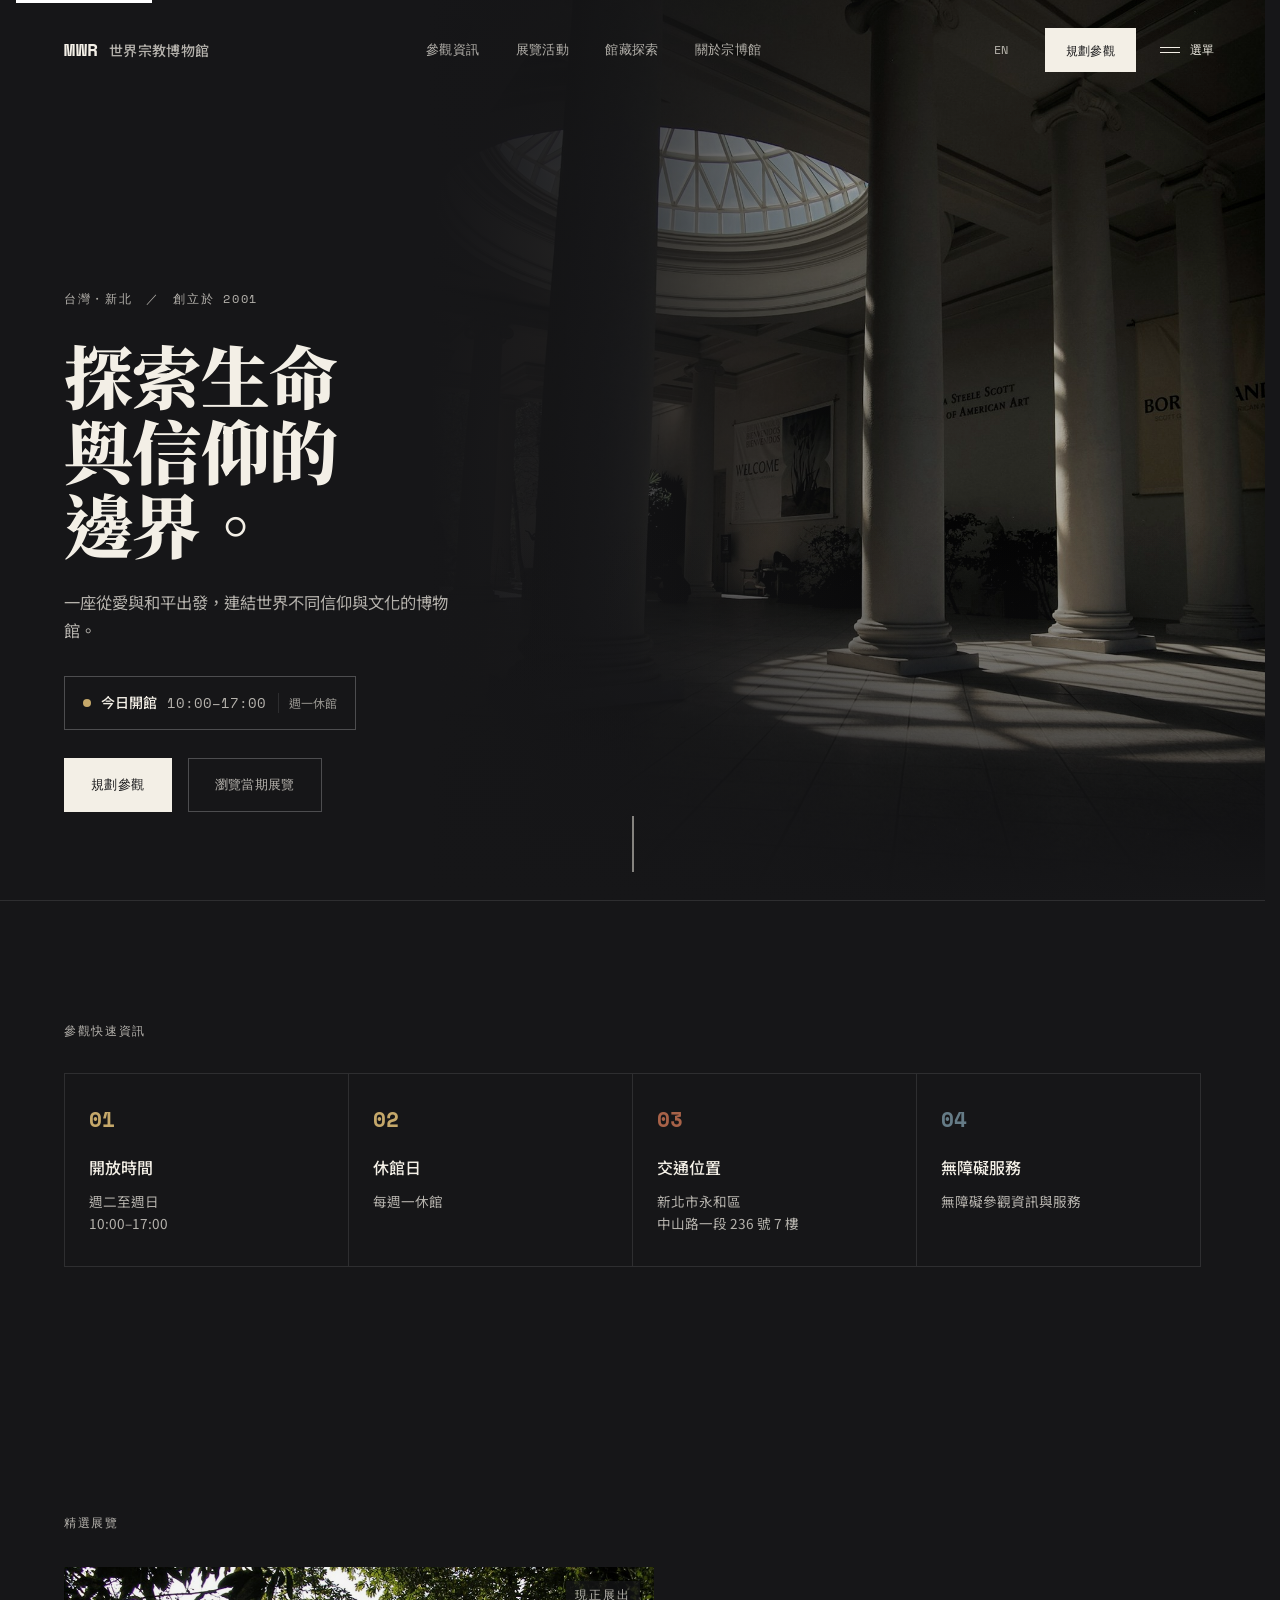
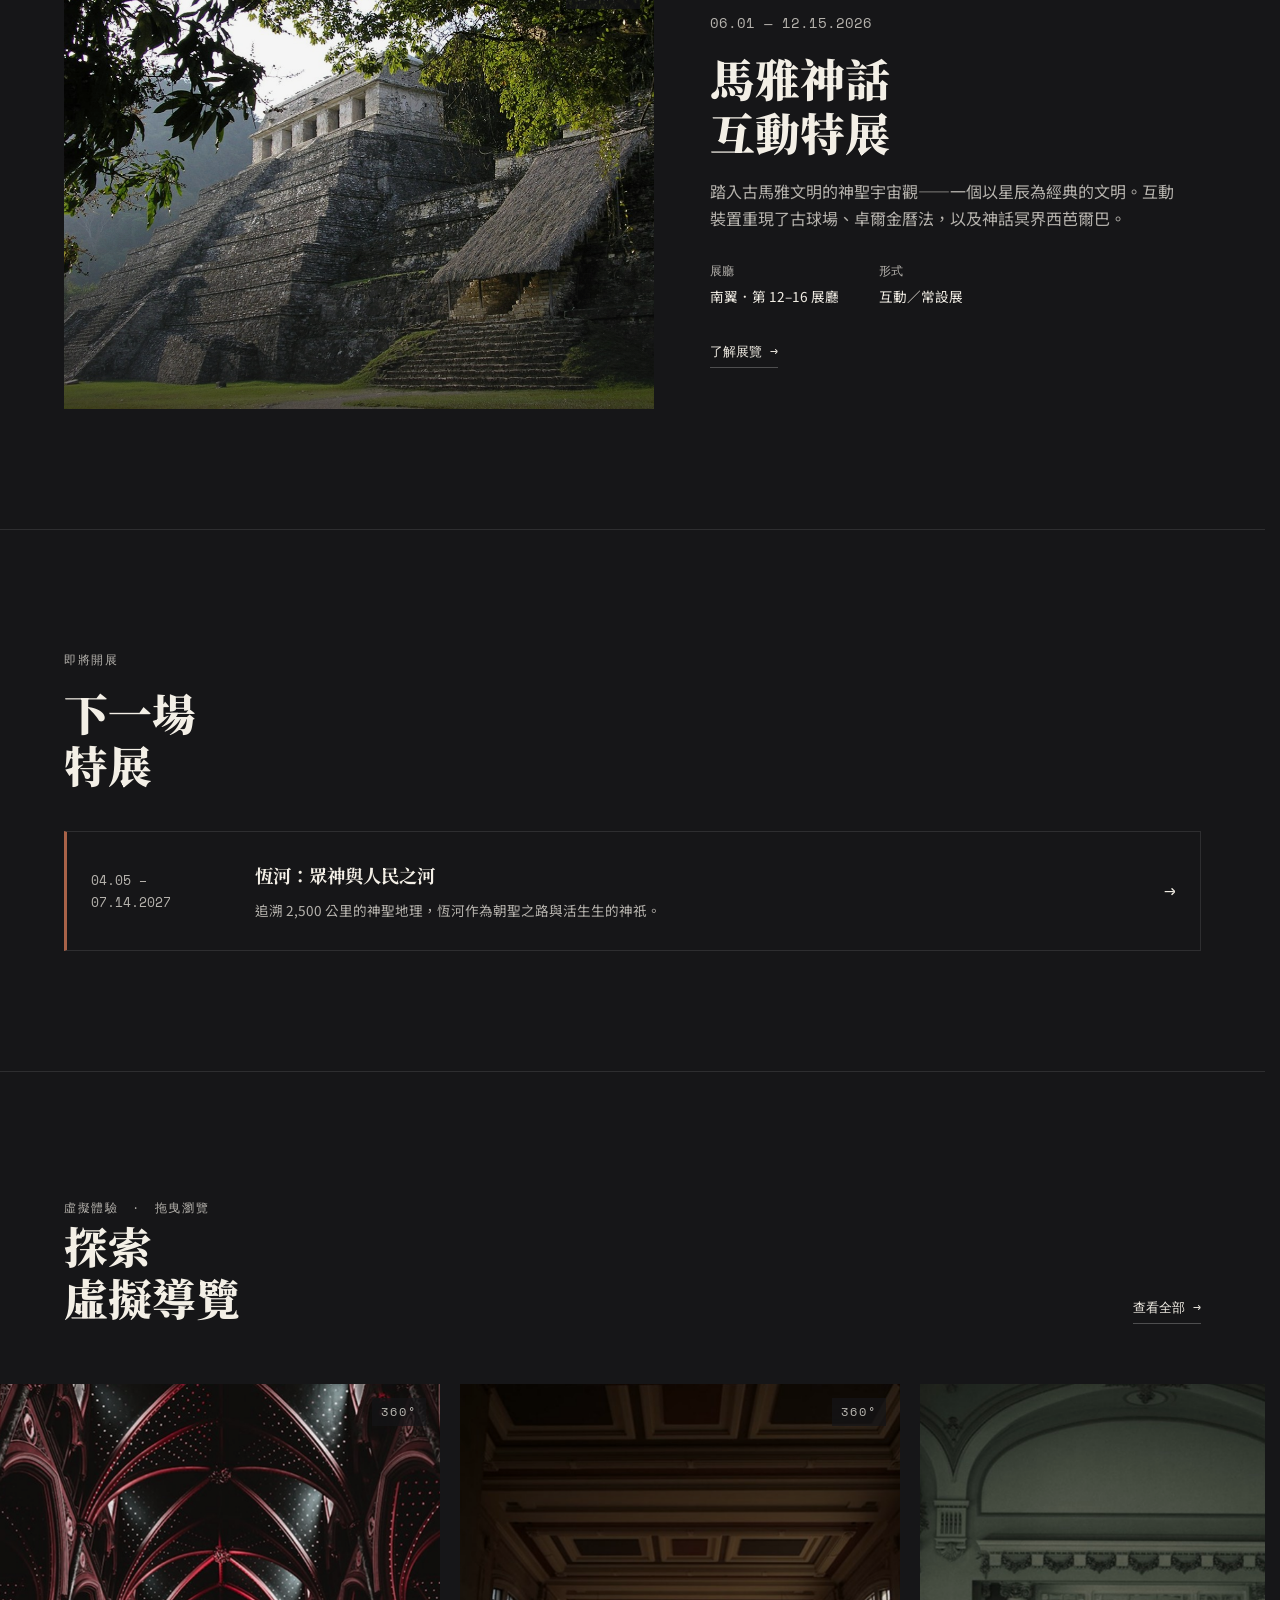
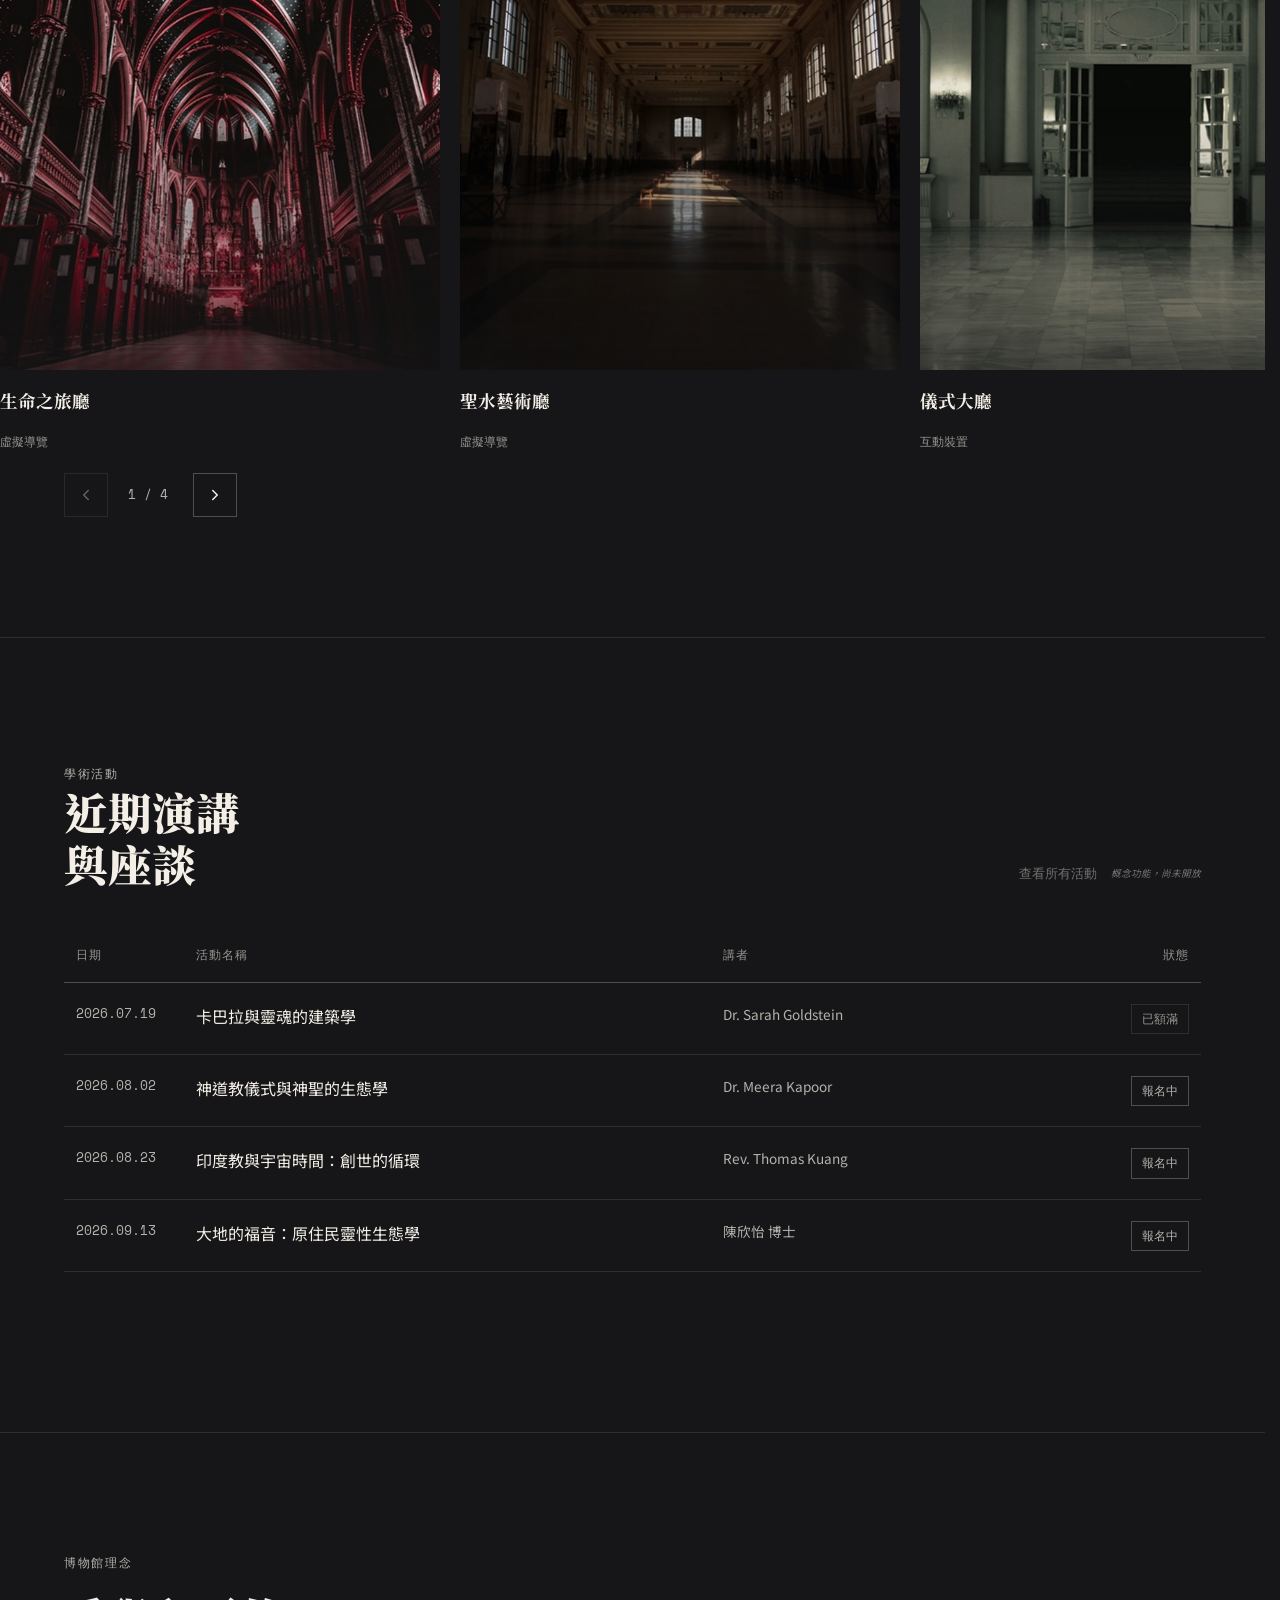
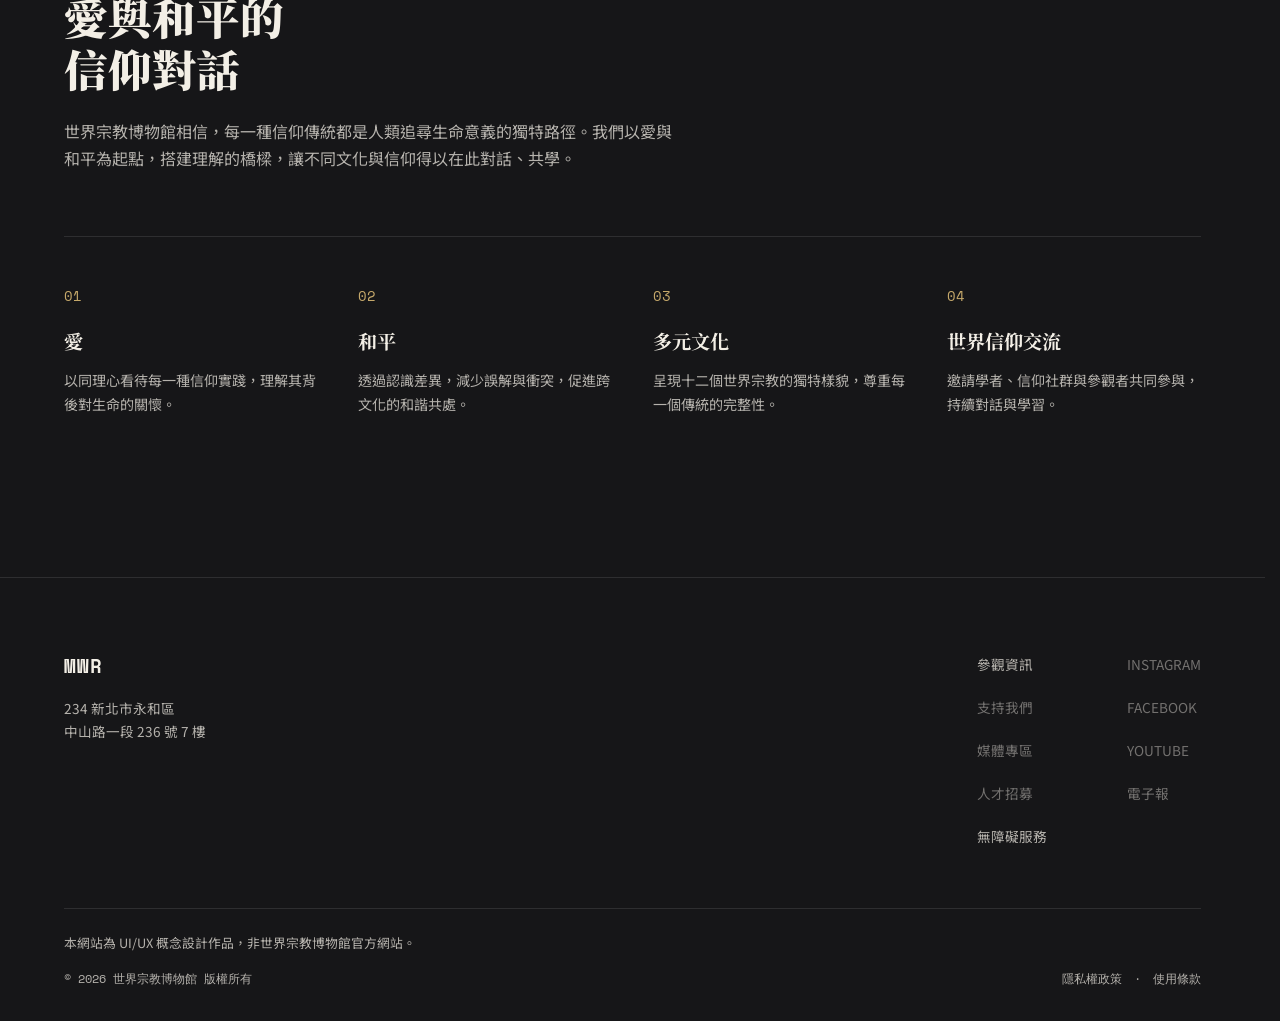
==== commit ec201b89: "Redesign UX/accessibility overhaul: header, hero, nav IA, carousel, tables Rebuilds the site as a fu" ====
--- a/index.html
+++ b/index.html
@@ -2,6 +2,9 @@
 <html lang="zh-Hant">
 <head>
   <meta charset="UTF-8" />
+  <script>
+    document.documentElement.setAttribute("data-lang", localStorage.getItem("mwr-lang") || "zh");
+  </script>
   <meta name="viewport" content="width=device-width, initial-scale=1.0" />
   <title>MWR 世界宗教博物館｜探索生命與信仰的邊界</title>
   <meta name="description" content="世界宗教博物館——橫跨十二個世界宗教的沉浸式展示空間，探索人類最偉大信仰傳統的旅程。" />
@@ -11,31 +14,43 @@
   <link rel="stylesheet" href="css/style.css" />
   <link rel="stylesheet" href="css/home.css" />
 </head>
-<body data-nav-section="exhibitions">
-  <a class="skip-link" href="#main">跳至主要內容</a>
+<body data-title-key="title.index" data-desc-key="desc.index">
+  <a class="skip-link" href="#main" data-i18n="a11y.skip">跳至主要內容</a>
 
   <header class="site-header">
-    <div class="brand">
-      <a href="index.html" class="brand-mark">MWR</a>
-      <span class="brand-sub">世界宗教博物館</span>
-    </div>
+    <a href="index.html" class="brand" data-i18n-aria="brand.aria" aria-label="世界宗教博物館首頁">
+      <span class="brand-mark">MWR</span>
+      <span class="brand-sub" data-i18n="brand.sub">世界宗教博物館</span>
+    </a>
+
+    <nav class="primary-nav" aria-label="主要導覽">
+      <a href="visit-hours.html" class="primary-nav-link" data-nav-target="visit" data-i18n="primarynav.visit">參觀資訊</a>
+      <a href="exhibitions.html" class="primary-nav-link" data-nav-target="exhibitions" data-i18n="primarynav.exhibitions">展覽活動</a>
+      <a href="collection.html" class="primary-nav-link" data-nav-target="collection" data-i18n="primarynav.collection">館藏探索</a>
+      <a href="about.html" class="primary-nav-link" data-nav-target="about" data-i18n="primarynav.about">關於宗博館</a>
+    </nav>
+
     <div class="header-actions">
-      <a href="#" class="lang-toggle">EN</a>
-      <button class="menu-toggle" data-menu-toggle aria-expanded="false" aria-controls="nav-overlay">
+      <button type="button" class="lang-toggle" aria-label="切換為英文" title="切換為英文">EN</button>
+      <a href="visit-hours.html" class="btn btn-primary btn-compact header-cta" data-i18n="home.hero.cta1">規劃參觀</a>
+      <button class="menu-toggle" data-menu-toggle aria-expanded="false" aria-controls="nav-overlay" aria-label="開啟導覽選單">
         <span class="bars"><span></span><span></span></span>
-        <span>選單</span>
+        <span data-i18n="nav.menu">選單</span>
       </button>
     </div>
   </header>
 
-  <div class="nav-overlay" data-nav-overlay id="nav-overlay">
-    <button class="nav-overlay-close" data-nav-close>關閉 CLOSE</button>
+  <div class="nav-overlay" data-nav-overlay id="nav-overlay" role="dialog" aria-modal="true" data-i18n-aria="nav.dialogLabel" aria-label="主要導覽選單">
+    <button class="nav-overlay-close" data-nav-close data-i18n-aria="nav.close" aria-label="關閉選單">
+      <span class="bars is-x"><span></span><span></span></span>
+      <span data-i18n="nav.close">關閉</span>
+    </button>
     <div class="nav-overlay-body">
       <nav class="nav-overlay-main" aria-label="主導覽">
-        <a href="visit-hours.html" data-sub="visit">參觀</a>
-        <a href="exhibitions.html" data-sub="exhibitions">展覽</a>
-        <a href="collection.html" data-sub="collection">館藏</a>
-        <a href="about.html" data-sub="about">關於</a>
+        <a href="visit-hours.html" data-sub="visit" data-i18n="nav.link.visit">參觀</a>
+        <a href="exhibitions.html" data-sub="exhibitions" data-i18n="nav.link.exhibitions">展覽</a>
+        <a href="collection.html" data-sub="collection" data-i18n="nav.link.collection">館藏</a>
+        <a href="about.html" data-sub="about" data-i18n="nav.link.about">關於</a>
       </nav>
       <div class="nav-overlay-side">
         <div class="nav-overlay-sub" data-sub-panel></div>
@@ -43,18 +58,18 @@
           <div class="photo nav-overlay-photo">
             <img src="assets/images/visit/interior-spiral.jpg" alt="館內東廳挑高天窗與迴旋動線" />
           </div>
-          <figcaption>常設館藏．東廳</figcaption>
+          <figcaption data-i18n="nav.figcaption">常設館藏．東廳</figcaption>
         </figure>
       </div>
     </div>
     <div class="nav-overlay-foot">
       <div class="social">
-        <a href="#">INSTAGRAM</a>
-        <a href="#">FACEBOOK</a>
-        <a href="#">YOUTUBE</a>
-        <a href="#">電子報</a>
-      </div>
-      <div class="visit-info">台灣．新北市永和區　·　週二至週日．09:00–18:00</div>
+        <span class="is-disabled" aria-disabled="true" data-i18n-title="misc.conceptOnly" title="Concept feature">INSTAGRAM</span>
+        <span class="is-disabled" aria-disabled="true" data-i18n-title="misc.conceptOnly" title="Concept feature">FACEBOOK</span>
+        <span class="is-disabled" aria-disabled="true" data-i18n-title="misc.conceptOnly" title="Concept feature">YOUTUBE</span>
+        <span class="is-disabled" aria-disabled="true" data-i18n="nav.newsletter" data-i18n-title="misc.conceptOnly" title="Concept feature">電子報</span>
+      </div>
+      <div class="visit-info" data-i18n="nav.visitinfo">台灣．新北市永和區　·　週二至週日．10:00–17:00，週一休館</div>
     </div>
   </div>
 
@@ -67,48 +82,86 @@
       </div>
       <div class="container hero-grid">
         <div class="hero-copy">
-          <span class="eyebrow">台灣．新北　·　創立於 2001</span>
-          <h1 class="hero-title">探索生命<br />與信仰的<br />邊界。</h1>
-          <p class="hero-lede">一場記錄人類最偉大信仰傳統的旅程——橫跨十二個世界宗教，體驗 6,500 平方公尺的沉浸式展示空間。</p>
+          <span class="eyebrow" data-i18n="home.hero.eyebrow">台灣・新北　／　創立於 2001</span>
+          <h1 class="hero-title" data-i18n="home.hero.title">探索生命<br />與信仰的<br />邊界。</h1>
+          <p class="hero-lede" data-i18n="home.hero.lede">一座從愛與和平出發，連結世界不同信仰與文化的博物館。</p>
+
+          <div class="hero-status" data-hero-status>
+            <span class="hero-status-dot" aria-hidden="true"></span>
+            <span data-hero-status-text data-i18n="home.hero.statusOpenToday">今日開館</span>
+            <span class="mono hero-status-hours" data-i18n="home.hero.statusHours">10:00–17:00</span>
+            <span class="hero-status-note" data-i18n="home.hero.statusClosedNote">週一休館</span>
+          </div>
+
           <div class="hero-actions">
-            <a href="visit-hours.html" class="btn btn-primary">規劃參觀行程</a>
-            <a href="exhibitions.html" class="btn btn-ghost">當期展覽　09:00–18:00</a>
+            <a href="visit-hours.html" class="btn btn-primary" data-i18n="home.hero.cta1">規劃參觀</a>
+            <a href="exhibitions.html" class="btn btn-ghost" data-i18n="home.hero.cta2">瀏覽當期展覽</a>
           </div>
         </div>
       </div>
       <div class="hero-scroll-cue" aria-hidden="true"><span></span></div>
     </section>
 
+    <section class="section quick-info" aria-labelledby="quick-info-heading">
+      <div class="container">
+        <span class="eyebrow" id="quick-info-heading" data-i18n="quickinfo.eyebrow">參觀快速資訊</span>
+        <div class="quick-info-grid">
+          <a href="visit-hours.html" class="quick-info-item quick-info-item--gold">
+            <span class="quick-info-num mono">01</span>
+            <span class="quick-info-label" data-i18n="quickinfo.hours.label">開放時間</span>
+            <span class="quick-info-value" data-i18n="quickinfo.hours.value">週二至週日<br />10:00–17:00</span>
+          </a>
+          <a href="visit-hours.html" class="quick-info-item quick-info-item--gold">
+            <span class="quick-info-num mono">02</span>
+            <span class="quick-info-label" data-i18n="quickinfo.closed.label">休館日</span>
+            <span class="quick-info-value" data-i18n="quickinfo.closed.value">每週一休館</span>
+          </a>
+          <a href="visit-transport.html" class="quick-info-item quick-info-item--terracotta">
+            <span class="quick-info-num mono">03</span>
+            <span class="quick-info-label" data-i18n="quickinfo.transport.label">交通位置</span>
+            <span class="quick-info-value" data-i18n="quickinfo.transport.value">新北市永和區<br />中山路一段 236 號 7 樓</span>
+          </a>
+          <a href="visit-accessibility.html" class="quick-info-item quick-info-item--blue">
+            <span class="quick-info-num mono">04</span>
+            <span class="quick-info-label" data-i18n="quickinfo.a11y.label">無障礙服務</span>
+            <span class="quick-info-value" data-i18n="quickinfo.a11y.value">無障礙參觀資訊與服務</span>
+          </a>
+        </div>
+      </div>
+    </section>
+
     <section class="section featured-exhibit">
       <div class="container">
-        <span class="eyebrow">精選展覽</span>
+        <span class="eyebrow" data-i18n="home.featured.eyebrow">精選展覽</span>
         <div class="featured-grid">
           <div class="featured-figure photo">
             <img src="assets/images/exhibitions/maya-temple.jpg" alt="馬雅神話互動特展展出的叢林神廟遺跡" />
-            <span class="photo-tag">EXH. 2026.04</span>
+            <span class="photo-tag" data-i18n="home.featured.tag">現正展出</span>
           </div>
           <div class="featured-copy">
-            <span class="mono featured-dates">09.14 — 12.15.2026</span>
-            <h2 class="section-title featured-title">馬雅神話<br />互動特展</h2>
-            <p>踏入古馬雅文明的神聖宇宙觀——一個以星辰為經典的文明。互動裝置重現了古球場、卓爾金曆法，以及神話冥界西芭爾巴。</p>
+            <span class="mono featured-dates">06.01 — 12.15.2026</span>
+            <h2 class="section-title featured-title" data-i18n="home.featured.title">馬雅神話<br />互動特展</h2>
+            <p data-i18n="home.featured.desc">踏入古馬雅文明的神聖宇宙觀——一個以星辰為經典的文明。互動裝置重現了古球場、卓爾金曆法，以及神話冥界西芭爾巴。</p>
             <dl class="featured-meta">
-              <div><dt>展廳</dt><dd>南翼．第 12–16 展廳</dd></div>
-              <div><dt>形式</dt><dd>互動／常設展</dd></div>
+              <div><dt data-i18n="home.featured.venueLabel">展廳</dt><dd data-i18n="home.featured.venueValue">南翼．第 12–16 展廳</dd></div>
+              <div><dt data-i18n="home.featured.typeLabel">形式</dt><dd data-i18n="home.featured.typeValue">互動／常設展</dd></div>
             </dl>
-            <a href="exhibitions.html#current" class="text-link">了解展覽 →</a>
-          </div>
-        </div>
-
-        <ul class="exhibit-mini-list">
-          <li>
-            <span class="mono">01.10 – 04.20.2026</span>
-            <a href="exhibitions.html#upcoming">蘇菲之道：聲音、靜默與臣服</a>
-          </li>
-          <li>
-            <span class="mono">04.05 – 07.14.2027</span>
-            <a href="exhibitions.html#upcoming">恆河：眾神與人民之河</a>
-          </li>
-        </ul>
+            <a href="exhibitions.html#current" class="text-link" data-i18n="home.featured.cta">了解展覽 →</a>
+          </div>
+        </div>
+      </div>
+    </section>
+
+    <section class="section upcoming-exhibit">
+      <div class="container">
+        <span class="eyebrow" data-i18n="home.upcoming.eyebrow">即將開展</span>
+        <h2 class="section-title" data-i18n="home.upcoming.title">下一場<br />特展</h2>
+        <a href="exhibitions.html#upcoming" class="upcoming-exhibit-row">
+          <span class="mono upcoming-exhibit-date" data-i18n="home.mini.ganges.date">04.05 – 07.14.2027</span>
+          <span class="upcoming-exhibit-title" data-i18n="home.mini.ganges">恆河：眾神與人民之河</span>
+          <span class="upcoming-exhibit-desc" data-i18n="home.mini.ganges.desc">追溯 2,500 公里的神聖地理，恆河作為朝聖之路與活生生的神祇。</span>
+          <span class="text-link">→</span>
+        </a>
       </div>
     </section>
 
@@ -116,98 +169,154 @@
       <div class="container">
         <div class="section-head">
           <div>
-            <span class="eyebrow">虛擬體驗　·　拖曳瀏覽</span>
-            <h2 class="section-title">探索<br />虛擬導覽</h2>
-          </div>
-          <a href="exhibitions.html" class="text-link">查看全部 →</a>
-        </div>
-      </div>
-      <div class="tour-track" data-drag-scroll tabindex="0" role="region" aria-label="虛擬導覽空間，可拖曳左右瀏覽">
-        <a class="tour-card" href="exhibitions.html">
-          <div class="tour-figure photo">
-            <img src="assets/images/tour/tour-life.jpg" alt="生命之旅廳挑高拱頂內部" draggable="false" />
-            <span class="photo-tag">360°</span>
-          </div>
-          <span class="tour-card-title">生命之旅廳</span>
-          <span class="mono tour-card-tag">虛擬導覽</span>
-        </a>
-        <a class="tour-card" href="exhibitions.html">
-          <div class="tour-figure photo">
-            <img src="assets/images/tour/tour-holywater.jpg" alt="聖水藝術廳長廊" draggable="false" />
-            <span class="photo-tag">360°</span>
-          </div>
-          <span class="tour-card-title">聖水藝術廳</span>
-          <span class="mono tour-card-tag">虛擬導覽</span>
-        </a>
-        <a class="tour-card" href="exhibitions.html">
-          <div class="tour-figure photo">
-            <img src="assets/images/tour/tour-ceremony.jpg" alt="儀式大廳入口" draggable="false" />
-            <span class="photo-tag">互動</span>
-          </div>
-          <span class="tour-card-title">儀式大廳</span>
-          <span class="mono tour-card-tag">互動裝置</span>
-        </a>
-        <a class="tour-card" href="exhibitions.html">
-          <div class="tour-figure photo">
-            <img src="assets/images/tour/tour-quiet.jpg" alt="靜觀中庭自然採光空間" draggable="false" />
-            <span class="photo-tag">360°</span>
-          </div>
-          <span class="tour-card-title">靜觀中庭</span>
-          <span class="mono tour-card-tag">冥想空間</span>
-        </a>
-        <div class="tour-card tour-card-end" aria-hidden="true"></div>
-      </div>
-    </section>
-
-    <section class="section lectures-section">
+            <span class="eyebrow" data-i18n="home.tour.eyebrow">虛擬體驗　·　拖曳瀏覽</span>
+            <h2 class="section-title" data-i18n="home.tour.title">探索<br />虛擬導覽</h2>
+          </div>
+          <a href="exhibitions.html" class="text-link" data-i18n="home.tour.viewall">查看全部 →</a>
+        </div>
+      </div>
+      <div class="tour-carousel">
+        <div
+          class="tour-track"
+          data-drag-scroll
+          data-tour-track
+          tabindex="0"
+          role="region"
+          aria-roledescription="carousel"
+          data-i18n-aria="home.tour.carouselLabel"
+          aria-label="虛擬導覽空間，可拖曳、以方向鍵或下方按鈕左右瀏覽"
+        >
+          <a class="tour-card" href="exhibitions.html" data-tour-slide>
+            <div class="tour-figure photo">
+              <img src="assets/images/tour/tour-life.jpg" alt="生命之旅廳挑高拱頂內部" draggable="false" />
+              <span class="photo-tag">360°</span>
+            </div>
+            <span class="tour-card-title" data-i18n="home.tour.life.title">生命之旅廳</span>
+            <span class="mono tour-card-tag" data-i18n="home.tour.life.tag">虛擬導覽</span>
+          </a>
+          <a class="tour-card" href="exhibitions.html" data-tour-slide>
+            <div class="tour-figure photo">
+              <img src="assets/images/tour/tour-holywater.jpg" alt="聖水藝術廳長廊" draggable="false" />
+              <span class="photo-tag">360°</span>
+            </div>
+            <span class="tour-card-title" data-i18n="home.tour.holywater.title">聖水藝術廳</span>
+            <span class="mono tour-card-tag" data-i18n="home.tour.holywater.tag">虛擬導覽</span>
+          </a>
+          <a class="tour-card" href="exhibitions.html" data-tour-slide>
+            <div class="tour-figure photo">
+              <img src="assets/images/tour/tour-ceremony.jpg" alt="儀式大廳入口" draggable="false" />
+              <span class="photo-tag" data-i18n="home.tour.ceremony.badge">互動</span>
+            </div>
+            <span class="tour-card-title" data-i18n="home.tour.ceremony.title">儀式大廳</span>
+            <span class="mono tour-card-tag" data-i18n="home.tour.ceremony.tag">互動裝置</span>
+          </a>
+          <a class="tour-card" href="exhibitions.html" data-tour-slide>
+            <div class="tour-figure photo">
+              <img src="assets/images/tour/tour-quiet.jpg" alt="靜觀中庭自然採光空間" draggable="false" />
+              <span class="photo-tag">360°</span>
+            </div>
+            <span class="tour-card-title" data-i18n="home.tour.quiet.title">靜觀中庭</span>
+            <span class="mono tour-card-tag" data-i18n="home.tour.quiet.tag">冥想空間</span>
+          </a>
+          <div class="tour-card tour-card-end" aria-hidden="true"></div>
+        </div>
+        <div class="container tour-controls">
+          <button type="button" class="tour-nav-btn" data-tour-prev disabled data-i18n-aria="home.tour.prev" aria-label="上一個導覽空間">
+            <svg width="18" height="18" viewBox="0 0 24 24" fill="none" aria-hidden="true"><path d="M15 6l-6 6 6 6" stroke="currentColor" stroke-width="2" stroke-linecap="round" stroke-linejoin="round" /></svg>
+          </button>
+          <div class="tour-progress" data-tour-progress>
+            <span class="visually-hidden" data-i18n="home.tour.progressLabel">導覽空間</span>
+            <span data-tour-current>1</span><span aria-hidden="true"> / </span><span data-tour-total>4</span>
+          </div>
+          <button type="button" class="tour-nav-btn" data-tour-next data-i18n-aria="home.tour.next" aria-label="下一個導覽空間">
+            <svg width="18" height="18" viewBox="0 0 24 24" fill="none" aria-hidden="true"><path d="M9 6l6 6-6 6" stroke="currentColor" stroke-width="2" stroke-linecap="round" stroke-linejoin="round" /></svg>
+          </button>
+        </div>
+      </div>
+    </section>
+
+    <section class="section lectures-section" id="events">
       <div class="container">
         <div class="section-head">
           <div>
-            <span class="eyebrow">學術活動</span>
-            <h2 class="section-title">近期演講<br />與座談</h2>
-          </div>
-          <a href="#" class="text-link">查看所有活動 →</a>
-        </div>
+            <span class="eyebrow" data-i18n="home.lectures.eyebrow">學術活動</span>
+            <h2 class="section-title" data-i18n="home.lectures.title">近期演講<br />與座談</h2>
+          </div>
+          <span class="text-link is-disabled" aria-disabled="true">
+            <span data-i18n="home.lectures.viewall">查看所有活動</span>
+            <span class="disabled-note" data-i18n="misc.conceptOnly">（概念功能，尚未開放）</span>
+          </span>
+        </div>
+
         <table class="lecture-table">
+          <caption class="visually-hidden" data-i18n="home.events.caption">近期演講與座談</caption>
+          <thead>
+            <tr>
+              <th scope="col" data-i18n="home.events.col.date">日期</th>
+              <th scope="col" data-i18n="home.events.col.event">活動名稱</th>
+              <th scope="col" data-i18n="home.events.col.speaker">講者</th>
+              <th scope="col" data-i18n="home.events.col.status">狀態</th>
+            </tr>
+          </thead>
           <tbody>
             <tr>
-              <td class="mono">2026.06.14</td>
-              <td>當代世界中的神聖藝術與身份認同<span class="lecture-speaker">陳欣怡 博士</span></td>
-              <td class="mono lecture-tag">報名中</td>
-            </tr>
-            <tr>
-              <td class="mono">2026.06.23</td>
-              <td>蘇菲之道：音樂、虔敬與狂喜<span class="lecture-speaker">Prof. Ahmed Al-Rashid</span></td>
-              <td class="mono lecture-tag">報名中</td>
-            </tr>
-            <tr>
-              <td class="mono">2026.07.05</td>
-              <td>佛教哲學與空性倫理<span class="lecture-speaker">Kenji Watanabe</span></td>
-              <td class="mono lecture-tag">報名中</td>
-            </tr>
-            <tr>
-              <td class="mono">2026.07.19</td>
-              <td>卡巴拉與靈魂的建築學<span class="lecture-speaker">Dr. Sarah Goldstein</span></td>
-              <td class="mono lecture-tag lecture-tag-full">已額滿</td>
-            </tr>
-            <tr>
-              <td class="mono">2026.08.02</td>
-              <td>神道教儀式與神聖的生態學<span class="lecture-speaker">Dr. Meera Kapoor</span></td>
-              <td class="mono lecture-tag">報名中</td>
-            </tr>
-            <tr>
-              <td class="mono">2026.08.23</td>
-              <td>印度教與宇宙時間：創世的循環<span class="lecture-speaker">Rev. Thomas Kuang</span></td>
-              <td class="mono lecture-tag">報名中</td>
-            </tr>
-            <tr>
-              <td class="mono">2026.09.13</td>
-              <td>大地的福音：原住民靈性生態學<span class="lecture-speaker">陳欣怡 博士</span></td>
-              <td class="mono lecture-tag">報名中</td>
+              <td class="mono" data-label="日期" data-i18n-label="home.events.col.date">2026.07.19</td>
+              <td data-label="活動名稱" data-i18n-label="home.events.col.event"><span data-i18n="home.event1.title">卡巴拉與靈魂的建築學</span></td>
+              <td class="lecture-speaker" data-label="講者" data-i18n-label="home.events.col.speaker" data-i18n="home.event1.speaker">Dr. Sarah Goldstein</td>
+              <td data-label="狀態" data-i18n-label="home.events.col.status"><span class="mono lecture-tag lecture-tag-full" data-i18n="home.tag.full">已額滿</span></td>
+            </tr>
+            <tr>
+              <td class="mono" data-label="日期" data-i18n-label="home.events.col.date">2026.08.02</td>
+              <td data-label="活動名稱" data-i18n-label="home.events.col.event"><span data-i18n="home.event2.title">神道教儀式與神聖的生態學</span></td>
+              <td class="lecture-speaker" data-label="講者" data-i18n-label="home.events.col.speaker" data-i18n="home.event2.speaker">Dr. Meera Kapoor</td>
+              <td data-label="狀態" data-i18n-label="home.events.col.status"><span class="mono lecture-tag" data-i18n="home.tag.open">報名中</span></td>
+            </tr>
+            <tr>
+              <td class="mono" data-label="日期" data-i18n-label="home.events.col.date">2026.08.23</td>
+              <td data-label="活動名稱" data-i18n-label="home.events.col.event"><span data-i18n="home.event3.title">印度教與宇宙時間：創世的循環</span></td>
+              <td class="lecture-speaker" data-label="講者" data-i18n-label="home.events.col.speaker" data-i18n="home.event3.speaker">Rev. Thomas Kuang</td>
+              <td data-label="狀態" data-i18n-label="home.events.col.status"><span class="mono lecture-tag" data-i18n="home.tag.open">報名中</span></td>
+            </tr>
+            <tr>
+              <td class="mono" data-label="日期" data-i18n-label="home.events.col.date">2026.09.13</td>
+              <td data-label="活動名稱" data-i18n-label="home.events.col.event"><span data-i18n="home.event4.title">大地的福音：原住民靈性生態學</span></td>
+              <td class="lecture-speaker" data-label="講者" data-i18n-label="home.events.col.speaker" data-i18n="home.event4.speaker">陳欣怡 博士</td>
+              <td data-label="狀態" data-i18n-label="home.events.col.status"><span class="mono lecture-tag" data-i18n="home.tag.open">報名中</span></td>
             </tr>
           </tbody>
         </table>
-        <a href="#" class="text-link">查看所有活動與座談 →</a>
+      </div>
+    </section>
+
+    <section class="section philosophy-section" id="philosophy">
+      <div class="container">
+        <div class="philosophy-head">
+          <span class="eyebrow" data-i18n="philosophy.eyebrow">博物館理念</span>
+          <h2 class="section-title" data-i18n="philosophy.title">愛與和平的<br />信仰對話</h2>
+          <p data-i18n="philosophy.body">世界宗教博物館相信，每一種信仰傳統都是人類追尋生命意義的獨特路徑。我們以愛與和平為起點，搭建理解的橋樑，讓不同文化與信仰得以在此對話、共學。</p>
+        </div>
+        <div class="philosophy-grid">
+          <div class="philosophy-item">
+            <span class="philosophy-num mono">01</span>
+            <h3 data-i18n="philosophy.love.title">愛</h3>
+            <p data-i18n="philosophy.love.desc">以同理心看待每一種信仰實踐，理解其背後對生命的關懷。</p>
+          </div>
+          <div class="philosophy-item">
+            <span class="philosophy-num mono">02</span>
+            <h3 data-i18n="philosophy.peace.title">和平</h3>
+            <p data-i18n="philosophy.peace.desc">透過認識差異，減少誤解與衝突，促進跨文化的和諧共處。</p>
+          </div>
+          <div class="philosophy-item">
+            <span class="philosophy-num mono">03</span>
+            <h3 data-i18n="philosophy.diversity.title">多元文化</h3>
+            <p data-i18n="philosophy.diversity.desc">呈現十二個世界宗教的獨特樣貌，尊重每一個傳統的完整性。</p>
+          </div>
+          <div class="philosophy-item">
+            <span class="philosophy-num mono">04</span>
+            <h3 data-i18n="philosophy.dialogue.title">世界信仰交流</h3>
+            <p data-i18n="philosophy.dialogue.desc">邀請學者、信仰社群與參觀者共同參與，持續對話與學習。</p>
+          </div>
+        </div>
       </div>
     </section>
   </main>
@@ -216,33 +325,34 @@
     <div class="footer-top">
       <div class="footer-brand">
         <span class="brand-mark">MWR</span>
-        <address>
-          234 新北市永和區<br />
-          中山路 236 號
-        </address>
+        <address data-i18n="footer.address">234 新北市永和區<br />中山路一段 236 號 7 樓</address>
       </div>
       <div class="footer-links">
         <div class="footer-col">
-          <a href="visit-hours.html">參觀資訊</a>
-          <a href="#">支持我們</a>
-          <a href="#">媒體專區</a>
-          <a href="#">人才招募</a>
-          <a href="visit-accessibility.html">無障礙服務</a>
+          <a href="visit-hours.html" data-i18n="footer.visitinfo">參觀資訊</a>
+          <span class="is-disabled" aria-disabled="true" data-i18n="footer.support" data-i18n-title="misc.conceptOnly" title="Concept feature">支持我們</span>
+          <span class="is-disabled" aria-disabled="true" data-i18n="footer.press" data-i18n-title="misc.conceptOnly" title="Concept feature">媒體專區</span>
+          <span class="is-disabled" aria-disabled="true" data-i18n="footer.careers" data-i18n-title="misc.conceptOnly" title="Concept feature">人才招募</span>
+          <a href="visit-accessibility.html" data-i18n="footer.accessibility">無障礙服務</a>
         </div>
         <div class="footer-col">
-          <a href="#">INSTAGRAM</a>
-          <a href="#">FACEBOOK</a>
-          <a href="#">YOUTUBE</a>
-          <a href="#">電子報</a>
+          <span class="is-disabled" aria-disabled="true" data-i18n-title="misc.conceptOnly" title="Concept feature">INSTAGRAM</span>
+          <span class="is-disabled" aria-disabled="true" data-i18n-title="misc.conceptOnly" title="Concept feature">FACEBOOK</span>
+          <span class="is-disabled" aria-disabled="true" data-i18n-title="misc.conceptOnly" title="Concept feature">YOUTUBE</span>
+          <span class="is-disabled" aria-disabled="true" data-i18n="footer.newsletter" data-i18n-title="misc.conceptOnly" title="Concept feature">電子報</span>
         </div>
       </div>
     </div>
     <div class="footer-bottom">
-      <span>© 2026 世界宗教博物館 版權所有</span>
-      <span>隱私權政策　·　使用條款</span>
+      <p class="footer-disclaimer" data-i18n="footer.disclaimer">本網站為 UI/UX 概念設計作品，非世界宗教博物館官方網站。</p>
+      <div class="footer-bottom-row">
+        <span data-i18n="footer.copyright">© 2026 世界宗教博物館 版權所有</span>
+        <span data-i18n="footer.legal">隱私權政策　·　使用條款</span>
+      </div>
     </div>
   </footer>
 
+  <script src="js/i18n.js"></script>
   <script src="js/main.js"></script>
   <script src="js/reveal.js"></script>
   <script src="js/tour-carousel.js"></script>
--- a/css/style.css
+++ b/css/style.css
@@ -6,12 +6,29 @@
   --color-bg: #161618;
   --color-surface: #1d1d1f;
   --color-surface-2: #242426;
-  --color-border: rgba(255, 255, 255, 0.08);
-  --color-border-strong: rgba(255, 255, 255, 0.22);
-  --color-text: #f0ede6;
-  --color-text-dim: rgba(240, 237, 230, 0.55);
-  --color-text-faint: rgba(240, 237, 230, 0.3);
+  --color-border: rgba(255, 255, 255, 0.1);
+  --color-border-strong: rgba(255, 255, 255, 0.24);
+
+  /* Text: every tier at or above WCAG AA 4.5:1 against --color-bg, except
+     -disabled which is reserved for genuinely inactive demo elements (WCAG
+     exempts disabled controls from contrast requirements). Verified via
+     the sRGB relative-luminance formula, not eyeballed:
+       text 100%      -> 15.75:1
+       secondary 72%   -> 8.56:1
+       muted 58%       -> 5.96:1
+       disabled 42%    -> 3.72:1 (large-text tier only, never body copy) */
+  --color-text: #f3efe6;
+  --color-text-secondary: rgba(243, 239, 230, 0.72);
+  --color-text-muted: rgba(243, 239, 230, 0.58);
+  --color-text-disabled: rgba(243, 239, 230, 0.42);
   --color-accent: #ffffff;
+
+  /* Cultural accent palette — used sparingly, one dominant accent per page.
+     Never combine all three at once. */
+  --color-gold: #c5a86a;
+  --color-terracotta: #a86248;
+  --color-mineral-blue: #657b86;
+  --color-warm-white: #f3efe6;
 
   --font-serif: "Noto Serif TC", "Source Han Serif TC", serif;
   --font-sans: "Noto Sans TC", "Source Han Sans TC", -apple-system, sans-serif;
@@ -35,14 +52,29 @@
   scroll-behavior: smooth;
 }
 
+html {
+  font-size: 100%; /* 16px base */
+  /* Reserves the scrollbar's width permanently so that locking scroll while
+     the nav overlay is open (body.nav-open { overflow: hidden }) doesn't
+     remove the scrollbar and shift all fixed-position content (header,
+     hero, etc.) rightward by its width when the overlay opens. */
+  scrollbar-gutter: stable;
+}
+
 body {
   background: var(--color-bg);
   color: var(--color-text);
   font-family: var(--font-sans);
-  font-weight: 300;
-  line-height: 1.6;
+  font-weight: 400;
+  font-size: 1rem;
+  line-height: 1.7;
   -webkit-font-smoothing: antialiased;
   overflow-x: hidden;
+}
+
+p {
+  font-size: 1rem;
+  line-height: 1.7;
 }
 
 img {
@@ -63,23 +95,23 @@
   width: 100%;
   height: 100%;
   object-fit: cover;
-  filter: grayscale(1) contrast(1.3) brightness(0.72);
-  transition: filter 2.6s var(--ease-out), transform 0.85s var(--ease-out);
+  filter: grayscale(0.62) contrast(1.22) brightness(0.78);
+  transition: filter 2.4s var(--ease-out), transform 0.85s var(--ease-out);
   will-change: filter, transform;
 }
 
 .photo.is-revealed img {
-  filter: grayscale(0) contrast(1.04) brightness(0.94);
+  filter: grayscale(0.12) contrast(1.02) brightness(0.96);
 }
 
 .photo:hover img {
-  transform: scale(1.045);
+  transform: scale(1.02);
 }
 
 @media (prefers-reduced-motion: reduce) {
   .photo img {
     transition: none;
-    filter: grayscale(0) contrast(1.04) brightness(0.94);
+    filter: grayscale(0.12) contrast(1.02) brightness(0.96);
   }
 }
 
@@ -97,7 +129,7 @@
   right: 14px;
   z-index: 2;
   font-family: var(--font-mono);
-  font-size: 0.62rem;
+  font-size: 0.75rem;
   letter-spacing: 0.16em;
   text-transform: uppercase;
   color: rgba(240, 237, 230, 0.75);
@@ -153,7 +185,7 @@
 }
 
 :focus-visible {
-  outline: 2px solid var(--color-accent);
+  outline: 2px solid var(--color-gold);
   outline-offset: 3px;
 }
 
@@ -173,7 +205,7 @@
   font-size: 0.75rem;
   letter-spacing: 0.14em;
   text-transform: uppercase;
-  color: var(--color-text-dim);
+  color: var(--color-text-secondary);
 }
 
 .mono {
@@ -185,13 +217,13 @@
   font-weight: 700;
   font-size: clamp(2.4rem, 5vw, 3.6rem);
   letter-spacing: -0.02em;
-  color: var(--color-text);
+  color: var(--color-gold);
 }
 
 .stat-label {
   font-family: var(--font-mono);
   font-size: 0.8rem;
-  color: var(--color-text-dim);
+  color: var(--color-text-secondary);
   margin-top: 8px;
   letter-spacing: 0.02em;
 }
@@ -223,7 +255,7 @@
 
 .page-intro-sub {
   margin-top: 24px;
-  color: var(--color-text-dim);
+  color: var(--color-text-secondary);
   font-size: 0.85rem;
 }
 
@@ -265,12 +297,14 @@
   font-weight: 700;
   font-size: 1.1rem;
   letter-spacing: 0.04em;
+  color: var(--color-text);
 }
 
 .brand-sub {
-  font-size: 0.7rem;
-  color: var(--color-text-dim);
-  letter-spacing: 0.05em;
+  font-size: 0.875rem;
+  font-weight: 500;
+  color: var(--color-text-secondary);
+  letter-spacing: 0.02em;
 }
 
 .crumb {
@@ -278,7 +312,51 @@
   padding-left: 18px;
   border-left: 1px solid var(--color-border);
   font-size: 0.78rem;
-  color: var(--color-text-dim);
+  color: var(--color-text-secondary);
+}
+
+/* At the very narrowest supported width, the crumb competes with the full
+   museum name for header space and forces an ugly multi-line wrap; the page
+   heading right below the header already conveys the same section name, so
+   it's safe to drop here. */
+@media (max-width: 400px) {
+  .crumb {
+    display: none;
+  }
+}
+
+/* ---- Desktop primary navigation (>900px) ---- */
+
+.primary-nav {
+  display: none;
+  align-items: center;
+  gap: 34px;
+  font-family: var(--font-mono);
+  font-size: 0.8rem;
+  letter-spacing: 0.03em;
+}
+
+.primary-nav-link {
+  position: relative;
+  color: var(--color-text-secondary);
+  padding: 8px 1px;
+  transition: color 0.2s var(--ease);
+}
+.primary-nav-link:hover,
+.primary-nav-link:focus-visible {
+  color: var(--color-text);
+}
+.primary-nav-link.is-active {
+  color: var(--color-text);
+}
+.primary-nav-link.is-active::after {
+  content: "";
+  position: absolute;
+  left: 0;
+  right: 0;
+  bottom: 0;
+  height: 2px;
+  background: var(--color-gold);
 }
 
 .header-actions {
@@ -291,7 +369,12 @@
 }
 
 .lang-toggle {
-  color: var(--color-text-dim);
+  display: inline-flex;
+  align-items: center;
+  justify-content: center;
+  min-width: 44px;
+  min-height: 44px;
+  color: var(--color-text-secondary);
   transition: color 0.2s var(--ease);
 }
 .lang-toggle:hover,
@@ -299,29 +382,60 @@
   color: var(--color-text);
 }
 
+/* a.header-cta (element + class) is used rather than plain .header-cta so
+   this reliably beats .btn's later display:inline-flex rule — two
+   single-class selectors of equal specificity would otherwise resolve by
+   source order alone, and .btn happens to come after this in the cascade. */
+a.header-cta {
+  display: none;
+}
+
+@media (min-width: 901px) {
+  .primary-nav {
+    display: flex;
+  }
+  a.header-cta {
+    display: inline-flex;
+  }
+  .menu-toggle {
+    display: none;
+  }
+  .crumb {
+    display: none;
+  }
+}
+
 .menu-toggle {
   display: flex;
   align-items: center;
   gap: 10px;
-  color: var(--color-text);
-}
-
-.menu-toggle .bars {
+  min-height: 44px;
+  padding: 4px 2px;
+  color: var(--color-text);
+}
+
+/* Shared bars->X icon, used by both the header's menu-toggle and the
+   overlay's own close button (see .nav-overlay-close below) so the icon
+   reads as the same control staying on screen rather than one icon
+   vanishing and an unrelated one taking its place. */
+.bars {
   display: inline-flex;
   flex-direction: column;
   gap: 4px;
   width: 20px;
 }
-.menu-toggle .bars span {
+.bars span {
   height: 1px;
   background: currentColor;
   transition: transform 0.3s var(--ease), opacity 0.3s var(--ease);
 }
 
-.menu-toggle[aria-expanded="true"] .bars span:first-child {
+.menu-toggle[aria-expanded="true"] .bars span:first-child,
+.bars.is-x span:first-child {
   transform: translateY(5px) rotate(45deg);
 }
-.menu-toggle[aria-expanded="true"] .bars span:last-child {
+.menu-toggle[aria-expanded="true"] .bars span:last-child,
+.bars.is-x span:last-child {
   transform: translateY(-5px) rotate(-45deg);
 }
 
@@ -348,15 +462,24 @@
   opacity: 1;
 }
 
+/* Positioned to land in the exact same spot as .menu-toggle in the header
+   (same 28px/var(--gutter) offsets, same min-height/gap), so the bars->X
+   icon reads as the one icon staying on screen instead of disappearing
+   underneath the overlay's opaque background. */
 .nav-overlay-close {
   position: absolute;
   top: 28px;
   right: var(--gutter);
+  display: flex;
+  align-items: center;
+  gap: 10px;
+  min-height: 44px;
   font-family: var(--font-mono);
   font-size: 0.78rem;
-  color: var(--color-text-dim);
-}
-.nav-overlay-close:hover {
+  color: var(--color-text-secondary);
+}
+.nav-overlay-close:hover,
+.nav-overlay-close:focus-visible {
   color: var(--color-text);
 }
 
@@ -393,7 +516,7 @@
   font-weight: 900;
   font-size: clamp(2.6rem, 6vw, 4.4rem);
   line-height: 1.18;
-  color: var(--color-text-faint);
+  color: var(--color-text-muted);
   transition: color 0.25s var(--ease);
   width: fit-content;
   opacity: 0;
@@ -431,15 +554,15 @@
 
 .nav-overlay-sub .sub-heading {
   font-family: var(--font-mono);
-  font-size: 0.72rem;
-  color: var(--color-text-faint);
+  font-size: 0.75rem;
+  color: var(--color-text-muted);
   letter-spacing: 0.08em;
   margin-bottom: 4px;
 }
 
 .nav-overlay-sub a {
   font-size: 1.05rem;
-  color: var(--color-text-dim);
+  color: var(--color-text-secondary);
   transition: color 0.2s var(--ease);
 }
 .nav-overlay-sub a:hover,
@@ -459,8 +582,8 @@
 }
 .nav-overlay-figure figcaption {
   font-family: var(--font-mono);
-  font-size: 0.68rem;
-  color: var(--color-text-faint);
+  font-size: 0.875rem;
+  color: var(--color-text-muted);
   margin-top: 8px;
 }
 
@@ -472,7 +595,7 @@
   padding-top: 20px;
   font-family: var(--font-mono);
   font-size: 0.75rem;
-  color: var(--color-text-dim);
+  color: var(--color-text-secondary);
   opacity: 0;
 }
 .nav-overlay.is-open .nav-overlay-foot {
@@ -517,8 +640,15 @@
   font-size: 0.8rem;
   letter-spacing: 0.03em;
   padding: 15px 26px;
+  min-height: 44px;
   border: 1px solid var(--color-border-strong);
   transition: background 0.25s var(--ease), color 0.25s var(--ease), border-color 0.25s var(--ease);
+}
+
+.btn-compact {
+  padding: 10px 20px;
+  min-height: 44px;
+  font-size: 0.76rem;
 }
 
 .btn-primary {
@@ -533,7 +663,7 @@
 }
 
 .btn-ghost {
-  color: var(--color-text-dim);
+  color: var(--color-text-secondary);
 }
 .btn-ghost:hover,
 .btn-ghost:focus-visible {
@@ -554,6 +684,33 @@
 .text-link:hover,
 .text-link:focus-visible {
   border-color: var(--color-text);
+}
+
+/* ---- disabled / concept-only affordance: used wherever a link has no real
+   destination yet, instead of a href="#" that goes nowhere ---- */
+
+.is-disabled {
+  color: var(--color-text-disabled) !important;
+  border-color: transparent !important;
+  cursor: default;
+  pointer-events: none;
+}
+
+.disabled-note {
+  font-family: var(--font-sans);
+  font-size: 0.75em;
+  margin-left: 6px;
+  font-style: italic;
+}
+
+.disabled-badge {
+  display: inline-flex;
+  align-items: center;
+  gap: 8px;
+  color: var(--color-text-disabled);
+  font-family: var(--font-mono);
+  font-size: 0.78rem;
+  cursor: default;
 }
 
 /* ==========================================================================
@@ -615,7 +772,7 @@
 .footer-brand address {
   font-style: normal;
   font-size: 0.85rem;
-  color: var(--color-text-dim);
+  color: var(--color-text-secondary);
   margin-top: 14px;
   line-height: 1.7;
 }
@@ -632,9 +789,25 @@
   gap: 14px;
   font-size: 0.85rem;
 }
-.footer-col a {
-  color: var(--color-text-dim);
+.footer-col a,
+.footer-col .is-disabled {
+  display: inline-block;
+  padding: 3px 0;
+  color: var(--color-text-secondary);
   transition: color 0.2s var(--ease);
+}
+
+/* Below ~900px the footer is the primary touch-navigation surface for the
+   page, so links get a full 44px tap target here; above that, mouse
+   precision makes the tighter desktop spacing fine and a 44px minimum
+   would just add unwanted visual bulk to the footer. */
+@media (max-width: 900px) {
+  .footer-col a,
+  .footer-col .is-disabled {
+    display: flex;
+    align-items: center;
+    min-height: 44px;
+  }
 }
 .footer-col a:hover {
   color: var(--color-text);
@@ -646,12 +819,26 @@
   padding-top: 24px;
   border-top: 1px solid var(--color-border);
   display: flex;
+  flex-direction: column;
+  gap: 16px;
+}
+
+.footer-disclaimer {
+  font-family: var(--font-sans);
+  font-size: 0.8rem;
+  line-height: 1.6;
+  color: var(--color-text-secondary);
+  max-width: 62ch;
+}
+
+.footer-bottom-row {
+  display: flex;
   justify-content: space-between;
   flex-wrap: wrap;
   gap: 12px;
   font-family: var(--font-mono);
-  font-size: 0.72rem;
-  color: var(--color-text-faint);
+  font-size: 0.75rem;
+  color: var(--color-text-secondary);
 }
 
 @media (max-width: 720px) {
--- a/css/home.css
+++ b/css/home.css
@@ -17,18 +17,23 @@
 
 .hero {
   position: relative;
-  height: 100vh;
-  min-height: 700px;
+  display: flex;
+  flex-direction: column;
+  justify-content: flex-end;
+  min-height: 600px;
+  min-height: 100vh;
+  min-height: 100svh;
   overflow: hidden;
   background: var(--color-bg);
+  padding-bottom: 88px;
 }
 
 .hero-bg {
   position: absolute;
   top: 0;
   right: 0;
+  bottom: 0;
   width: 66%;
-  height: 100%;
   overflow: hidden;
   background: var(--color-bg);
 }
@@ -37,17 +42,17 @@
   height: 100%;
   object-fit: cover;
   object-position: center 22%;
-  filter: grayscale(1) contrast(1.35) brightness(0.68);
-  transition: filter 3.2s var(--ease-out);
+  filter: grayscale(0.58) contrast(1.26) brightness(0.74);
+  transition: filter 2.8s var(--ease-out);
 }
 .hero-bg.is-revealed img {
-  filter: grayscale(0) contrast(1.08) brightness(0.86);
+  filter: grayscale(0.1) contrast(1.04) brightness(0.9);
 }
 
 @media (prefers-reduced-motion: reduce) {
   .hero-bg img {
     transition: none;
-    filter: grayscale(0) contrast(1.08) brightness(0.86);
+    filter: grayscale(0.1) contrast(1.04) brightness(0.9);
   }
 }
 .hero-bg-fade-x {
@@ -75,10 +80,13 @@
 .hero-grid {
   position: relative;
   z-index: 2;
-  height: 100%;
-  display: flex;
-  align-items: flex-end;
-  padding-bottom: 108px;
+  /* Unlike other sections, the hero text should align with the header's
+     logo on wide screens rather than sit inside the centered 1440px
+     .container column — on wide viewports that centering left a large gap
+     between the header logo and the hero headline below it. */
+  max-width: none;
+  margin-left: 0;
+  margin-right: 0;
 }
 
 .hero-copy {
@@ -104,20 +112,60 @@
 
 .hero-lede {
   max-width: 46ch;
-  color: var(--color-text-dim);
+  color: var(--color-text-secondary);
   margin-top: 28px;
   font-size: 1.02rem;
   opacity: 0;
   animation: heroFadeUp 800ms var(--ease-out) 440ms both;
 }
 
+.hero-status {
+  display: flex;
+  align-items: center;
+  flex-wrap: wrap;
+  gap: 10px;
+  margin-top: 32px;
+  padding: 14px 18px;
+  border: 1px solid var(--color-border-strong);
+  width: fit-content;
+  max-width: 100%;
+  font-size: 0.88rem;
+  color: var(--color-text-secondary);
+  opacity: 0;
+  animation: heroFadeUp 800ms var(--ease-out) 520ms both;
+}
+.hero-status-dot {
+  width: 8px;
+  height: 8px;
+  border-radius: 50%;
+  background: var(--color-gold);
+  flex-shrink: 0;
+}
+.hero-status.is-closed-today .hero-status-dot {
+  background: var(--color-text-disabled);
+}
+[data-hero-status-text] {
+  color: var(--color-text);
+  font-weight: 500;
+}
+.hero-status-hours {
+  color: var(--color-text-secondary);
+}
+.hero-status-note {
+  padding-left: 10px;
+  margin-left: 2px;
+  border-left: 1px solid var(--color-border);
+  color: var(--color-text-muted);
+  font-size: 0.85em;
+}
+
 .hero-actions {
   display: flex;
   flex-wrap: wrap;
   gap: 16px;
-  margin-top: 40px;
+  margin-top: 28px;
   opacity: 0;
-  animation: heroFadeUp 800ms var(--ease-out) 600ms both;
+  animation: heroFadeUp 800ms var(--ease-out) 640ms both;
 }
 
 .hero-breathe {
@@ -146,6 +194,7 @@
   .hero-copy .eyebrow,
   .hero-title,
   .hero-lede,
+  .hero-status,
   .hero-actions {
     opacity: 1;
     animation: none;
@@ -153,6 +202,78 @@
   .hero-breathe,
   .hero-scroll-cue span {
     animation: none;
+  }
+}
+
+/* ---- Visit quick info ---- */
+
+.quick-info .eyebrow {
+  display: block;
+  margin-bottom: 32px;
+}
+
+.quick-info-grid {
+  display: grid;
+  grid-template-columns: repeat(4, 1fr);
+  border-top: 1px solid var(--color-border);
+  border-left: 1px solid var(--color-border);
+}
+
+.quick-info-item {
+  display: flex;
+  flex-direction: column;
+  gap: 10px;
+  padding: 28px 24px 32px;
+  min-height: 44px;
+  border-right: 1px solid var(--color-border);
+  border-bottom: 1px solid var(--color-border);
+  transition: background-color 0.25s var(--ease);
+}
+.quick-info-item:hover,
+.quick-info-item:focus-visible {
+  background-color: var(--color-surface);
+}
+
+.quick-info-num {
+  /* 1.3rem/700 clears the WCAG "large text" bold threshold (~18.66px), which
+     drops the required contrast ratio to 3:1 — needed for the terracotta and
+     mineral-blue variants to pass AA against the dark background at this
+     weight; a smaller size fails contrast even though the hex values match
+     the design tokens exactly. */
+  font-size: 1.3rem;
+  font-weight: 700;
+  margin-bottom: 6px;
+}
+.quick-info-item--gold .quick-info-num {
+  color: var(--color-gold);
+}
+.quick-info-item--terracotta .quick-info-num {
+  color: var(--color-terracotta);
+}
+.quick-info-item--blue .quick-info-num {
+  color: var(--color-mineral-blue);
+}
+
+.quick-info-label {
+  font-size: 1rem;
+  font-weight: 500;
+  color: var(--color-text);
+}
+
+.quick-info-value {
+  font-size: 0.85rem;
+  color: var(--color-text-secondary);
+  line-height: 1.6;
+}
+
+@media (max-width: 900px) {
+  .quick-info-grid {
+    grid-template-columns: repeat(2, 1fr);
+  }
+}
+@media (max-width: 480px) {
+  .quick-info-grid {
+    grid-template-columns: 1fr;
   }
 }
 
@@ -175,7 +296,7 @@
 }
 
 .featured-dates {
-  color: var(--color-text-dim);
+  color: var(--color-text-secondary);
   font-size: 0.85rem;
 }
 
@@ -185,7 +306,7 @@
 }
 
 .featured-copy p {
-  color: var(--color-text-dim);
+  color: var(--color-text-secondary);
   max-width: 52ch;
 }
 
@@ -196,34 +317,68 @@
   font-size: 0.85rem;
 }
 .featured-meta dt {
-  color: var(--color-text-faint);
+  color: var(--color-text-secondary);
   font-family: var(--font-mono);
-  font-size: 0.7rem;
+  font-size: 0.75rem;
   margin-bottom: 4px;
 }
 
-.exhibit-mini-list {
-  margin-top: 64px;
-  border-top: 1px solid var(--color-border);
-}
-.exhibit-mini-list li {
-  display: flex;
-  gap: 32px;
-  align-items: baseline;
-  padding: 22px 0;
-  border-bottom: 1px solid var(--color-border);
-}
-.exhibit-mini-list .mono {
-  color: var(--color-text-faint);
-  font-size: 0.8rem;
-  min-width: 160px;
-}
-.exhibit-mini-list a {
-  font-size: 1.05rem;
-  transition: color 0.2s var(--ease);
-}
-.exhibit-mini-list a:hover {
-  color: var(--color-text-dim);
+/* ---- Upcoming exhibition (single next-up row) ---- */
+
+.upcoming-exhibit .eyebrow {
+  display: block;
+  margin-bottom: 16px;
+}
+.upcoming-exhibit .section-title {
+  margin-bottom: 40px;
+}
+
+.upcoming-exhibit-row {
+  display: grid;
+  grid-template-columns: 140px 1fr auto;
+  grid-template-areas: "date title arrow" "date desc arrow";
+  column-gap: 24px;
+  row-gap: 8px;
+  align-items: center;
+  padding: 28px 24px;
+  border: 1px solid var(--color-border);
+  border-left: 3px solid var(--color-terracotta);
+  transition: background-color 0.25s var(--ease);
+}
+.upcoming-exhibit-row:hover,
+.upcoming-exhibit-row:focus-visible {
+  background-color: var(--color-surface);
+}
+.upcoming-exhibit-date {
+  grid-area: date;
+  color: var(--color-text-secondary);
+  font-size: 0.82rem;
+}
+.upcoming-exhibit-title {
+  grid-area: title;
+  font-family: var(--font-serif);
+  font-weight: 700;
+  font-size: 1.15rem;
+}
+.upcoming-exhibit-desc {
+  grid-area: desc;
+  color: var(--color-text-secondary);
+  font-size: 0.85rem;
+  max-width: 56ch;
+}
+.upcoming-exhibit-row .text-link {
+  grid-area: arrow;
+  border: none;
+  padding: 0;
+  font-size: 1.2rem;
+}
+
+@media (max-width: 720px) {
+  .upcoming-exhibit-row {
+    grid-template-columns: 1fr;
+    grid-template-areas: "date" "title" "desc" "arrow";
+    row-gap: 10px;
+  }
 }
 
 /* ---- Virtual tour: drag-to-scroll carousel ---- */
@@ -237,12 +392,18 @@
   scrollbar-width: none;
   cursor: grab;
   user-select: none;
+  scroll-snap-type: x mandatory;
 }
 .tour-track::-webkit-scrollbar {
   display: none;
 }
 .tour-track.is-dragging {
   cursor: grabbing;
+  scroll-snap-type: none;
+}
+.tour-track:focus-visible {
+  outline: 2px solid var(--color-gold);
+  outline-offset: -2px;
 }
 
 .tour-card {
@@ -251,10 +412,12 @@
   display: flex;
   flex-direction: column;
   gap: 16px;
+  scroll-snap-align: start;
 }
 .tour-card-end {
   width: 1px;
   flex: 0 0 1px;
+  scroll-snap-align: none;
 }
 
 .tour-figure {
@@ -267,8 +430,56 @@
   font-size: 1.1rem;
 }
 .tour-card-tag {
-  color: var(--color-text-faint);
-  font-size: 0.7rem;
+  color: var(--color-text-muted);
+  font-size: 0.75rem;
+}
+
+.tour-controls {
+  display: flex;
+  align-items: center;
+  gap: 20px;
+  margin-top: 8px;
+}
+
+.tour-nav-btn {
+  display: inline-flex;
+  align-items: center;
+  justify-content: center;
+  width: 44px;
+  height: 44px;
+  border: 1px solid var(--color-border-strong);
+  background: transparent;
+  color: var(--color-text);
+  cursor: pointer;
+  transition: border-color 0.2s var(--ease), color 0.2s var(--ease), opacity 0.2s var(--ease);
+}
+.tour-nav-btn:hover:not(:disabled),
+.tour-nav-btn:focus-visible {
+  border-color: var(--color-gold);
+  color: var(--color-gold);
+}
+.tour-nav-btn:disabled {
+  opacity: 0.35;
+  cursor: default;
+}
+
+.tour-progress {
+  font-family: var(--font-mono);
+  font-size: 0.8rem;
+  color: var(--color-text-secondary);
+  min-width: 3.5em;
+}
+
+@media (max-width: 600px) {
+  .tour-card {
+    width: 84vw;
+  }
+}
+
+@media (prefers-reduced-motion: reduce) {
+  .tour-track {
+    scroll-behavior: auto;
+  }
 }
 
 /* ---- Lecture table ---- */
@@ -278,38 +489,90 @@
   border-collapse: collapse;
   margin-bottom: 40px;
 }
-.lecture-table tr {
+.lecture-table thead th {
+  text-align: left;
+  padding: 0 12px 16px;
+  border-bottom: 1px solid var(--color-border-strong);
+  font-family: var(--font-mono);
+  font-size: 0.75rem;
+  letter-spacing: 0.08em;
+  color: var(--color-text-muted);
+  font-weight: 400;
+}
+.lecture-table thead th:last-child {
+  text-align: right;
+}
+/* Rows are plain data, not links — no pointer cursor or hover affordance */
+.lecture-table tbody tr {
   border-bottom: 1px solid var(--color-border);
-  cursor: pointer;
-  transition: background-color 0.2s var(--ease);
-}
-.lecture-table tr:hover {
-  background-color: rgba(255, 255, 255, 0.03);
 }
 .lecture-table td {
-  padding: 22px 12px;
+  padding: 20px 12px;
   vertical-align: top;
 }
 .lecture-table td:first-child {
-  color: var(--color-text-faint);
+  color: var(--color-text-secondary);
   font-size: 0.8rem;
   white-space: nowrap;
-  width: 140px;
+  width: 120px;
 }
 .lecture-speaker {
-  display: block;
-  color: var(--color-text-faint);
-  font-size: 0.82rem;
-  margin-top: 6px;
+  color: var(--color-text-secondary);
+  font-size: 0.85rem;
 }
 .lecture-tag {
+  display: inline-block;
+  font-size: 0.75rem;
+  padding: 4px 10px;
+  border: 1px solid var(--color-border-strong);
+  color: var(--color-text-secondary);
+  white-space: nowrap;
+}
+.lecture-tag-full {
+  color: var(--color-text-muted);
+  border-color: var(--color-border);
+}
+.lecture-table td:last-child {
   text-align: right;
-  font-size: 0.72rem;
-  color: var(--color-text-dim);
-  white-space: nowrap;
-}
-.lecture-tag-full {
-  color: var(--color-text-faint);
+}
+
+@media (max-width: 720px) {
+  .lecture-table thead {
+    position: absolute;
+    width: 1px;
+    height: 1px;
+    overflow: hidden;
+    clip: rect(0 0 0 0);
+    white-space: nowrap;
+  }
+  .lecture-table,
+  .lecture-table tbody,
+  .lecture-table tr,
+  .lecture-table td {
+    display: block;
+    width: auto;
+  }
+  .lecture-table tr {
+    padding: 18px 0;
+  }
+  .lecture-table td {
+    padding: 4px 0;
+    white-space: normal;
+  }
+  .lecture-table td:last-child {
+    text-align: left;
+    margin-top: 6px;
+  }
+  .lecture-table td::before {
+    content: attr(data-label);
+    display: inline-block;
+    min-width: 80px;
+    font-family: var(--font-mono);
+    font-size: 0.75rem;
+    letter-spacing: 0.06em;
+    color: var(--color-text-muted);
+    vertical-align: top;
+  }
 }
 
 @media (max-width: 900px) {
@@ -340,16 +603,69 @@
 }
 
 @media (max-width: 560px) {
-  .hero {
-    height: 92vh;
-    min-height: 560px;
-  }
-  .exhibit-mini-list li {
-    flex-direction: column;
-    gap: 8px;
-  }
   .featured-meta {
     flex-direction: column;
     gap: 16px;
   }
 }
+
+/* ---- Philosophy section ---- */
+
+.philosophy-section {
+  padding-bottom: 160px;
+}
+
+.philosophy-head {
+  max-width: 68ch;
+  margin-bottom: 64px;
+}
+.philosophy-head .eyebrow {
+  display: block;
+  margin-bottom: 16px;
+}
+.philosophy-head .section-title {
+  margin-bottom: 24px;
+}
+.philosophy-head p {
+  color: var(--color-text-secondary);
+}
+
+.philosophy-grid {
+  display: grid;
+  grid-template-columns: repeat(4, 1fr);
+  gap: 40px;
+  border-top: 1px solid var(--color-border);
+  padding-top: 48px;
+}
+
+.philosophy-num {
+  display: block;
+  color: var(--color-gold);
+  font-size: 0.85rem;
+  margin-bottom: 16px;
+}
+
+.philosophy-item h3 {
+  font-family: var(--font-serif);
+  font-weight: 700;
+  font-size: 1.2rem;
+  margin-bottom: 12px;
+}
+
+.philosophy-item p {
+  color: var(--color-text-secondary);
+  font-size: 0.88rem;
+  line-height: 1.7;
+}
+
+@media (max-width: 900px) {
+  .philosophy-grid {
+    grid-template-columns: repeat(2, 1fr);
+    row-gap: 40px;
+  }
+}
+@media (max-width: 480px) {
+  .philosophy-grid {
+    grid-template-columns: 1fr;
+  }
+}
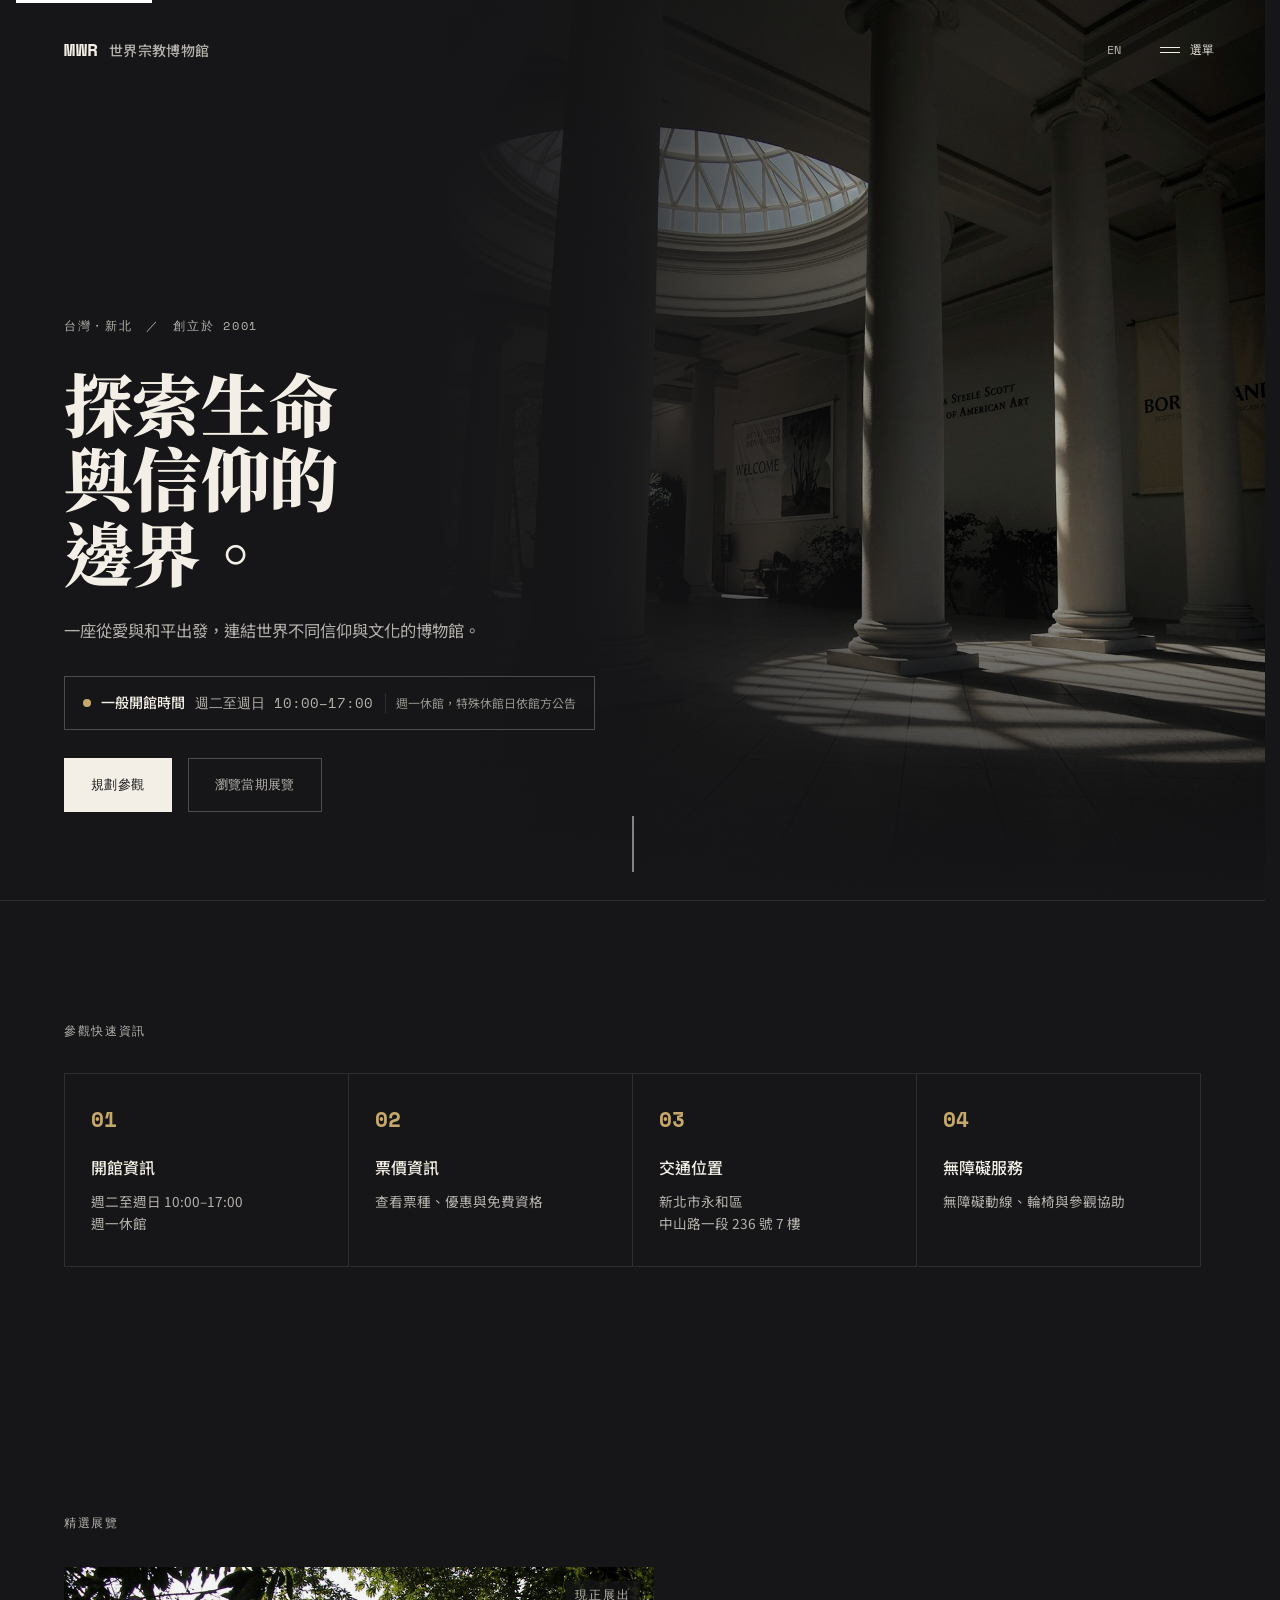
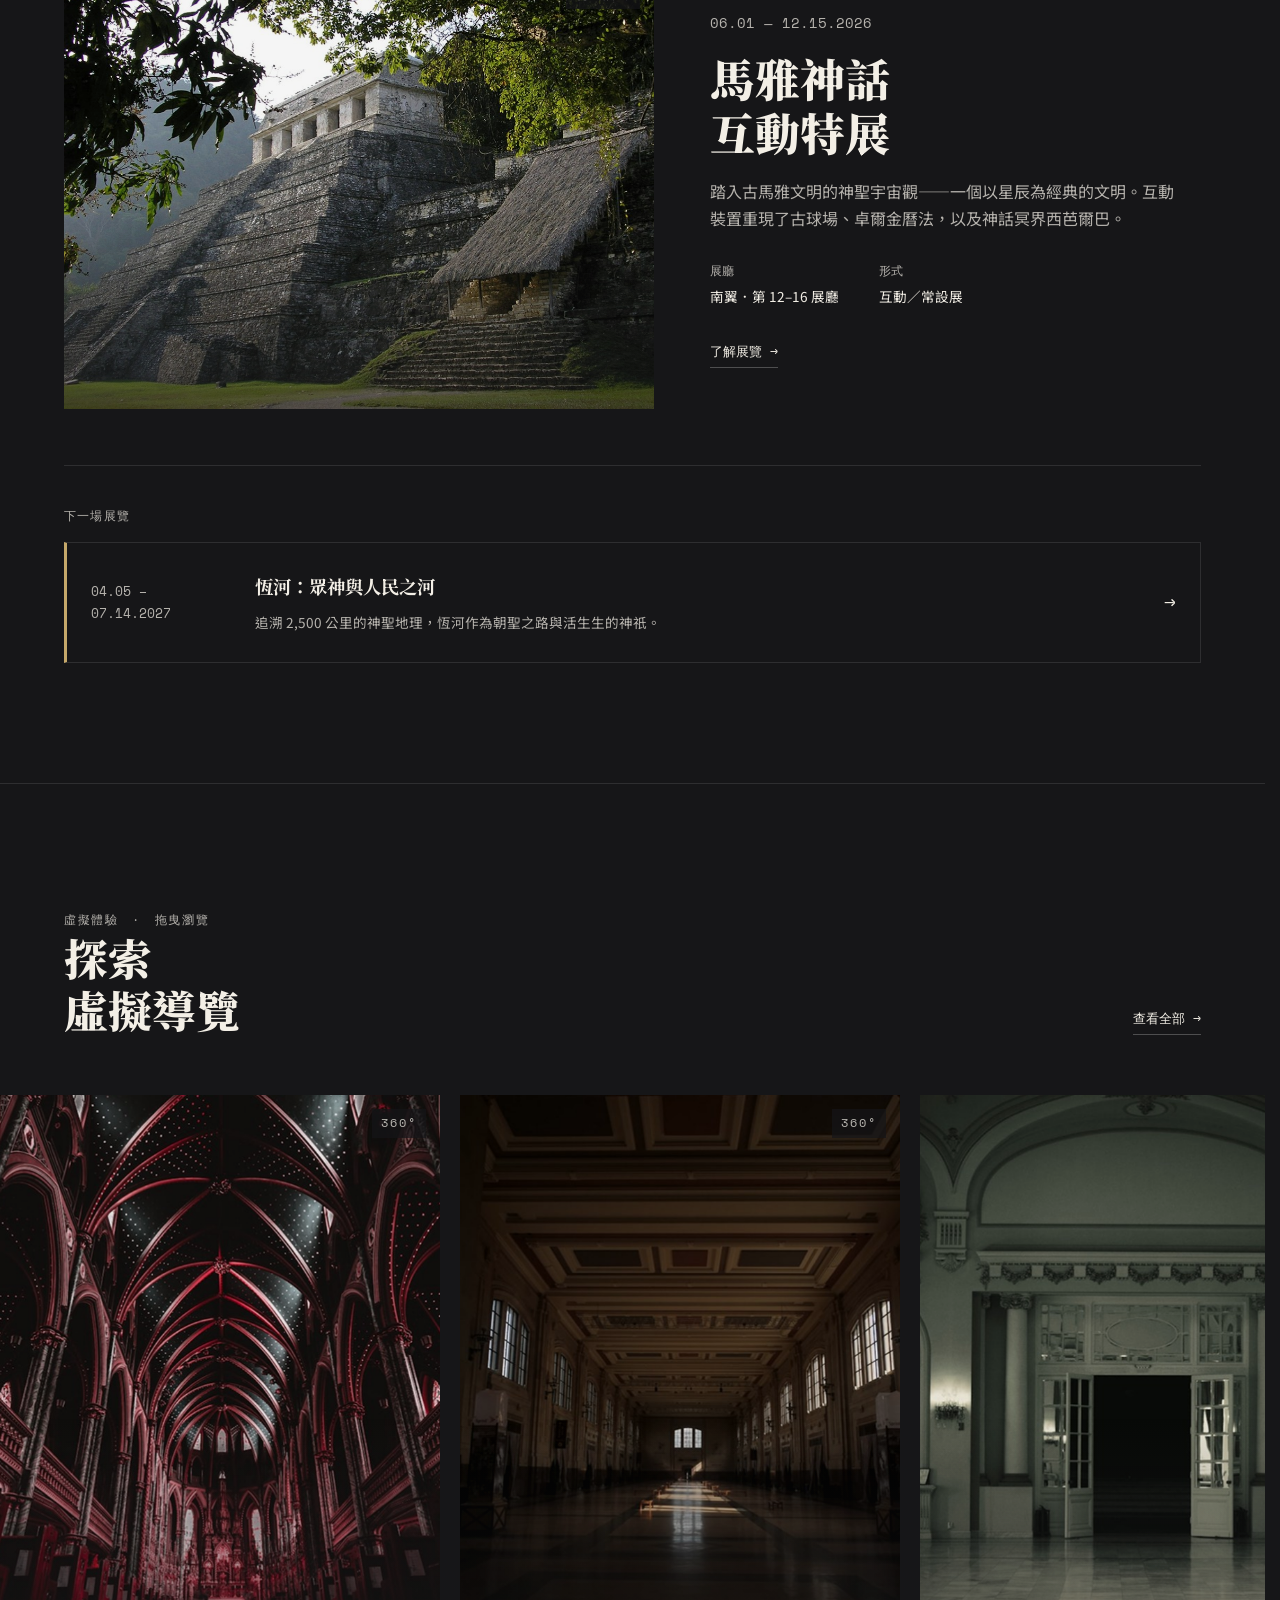
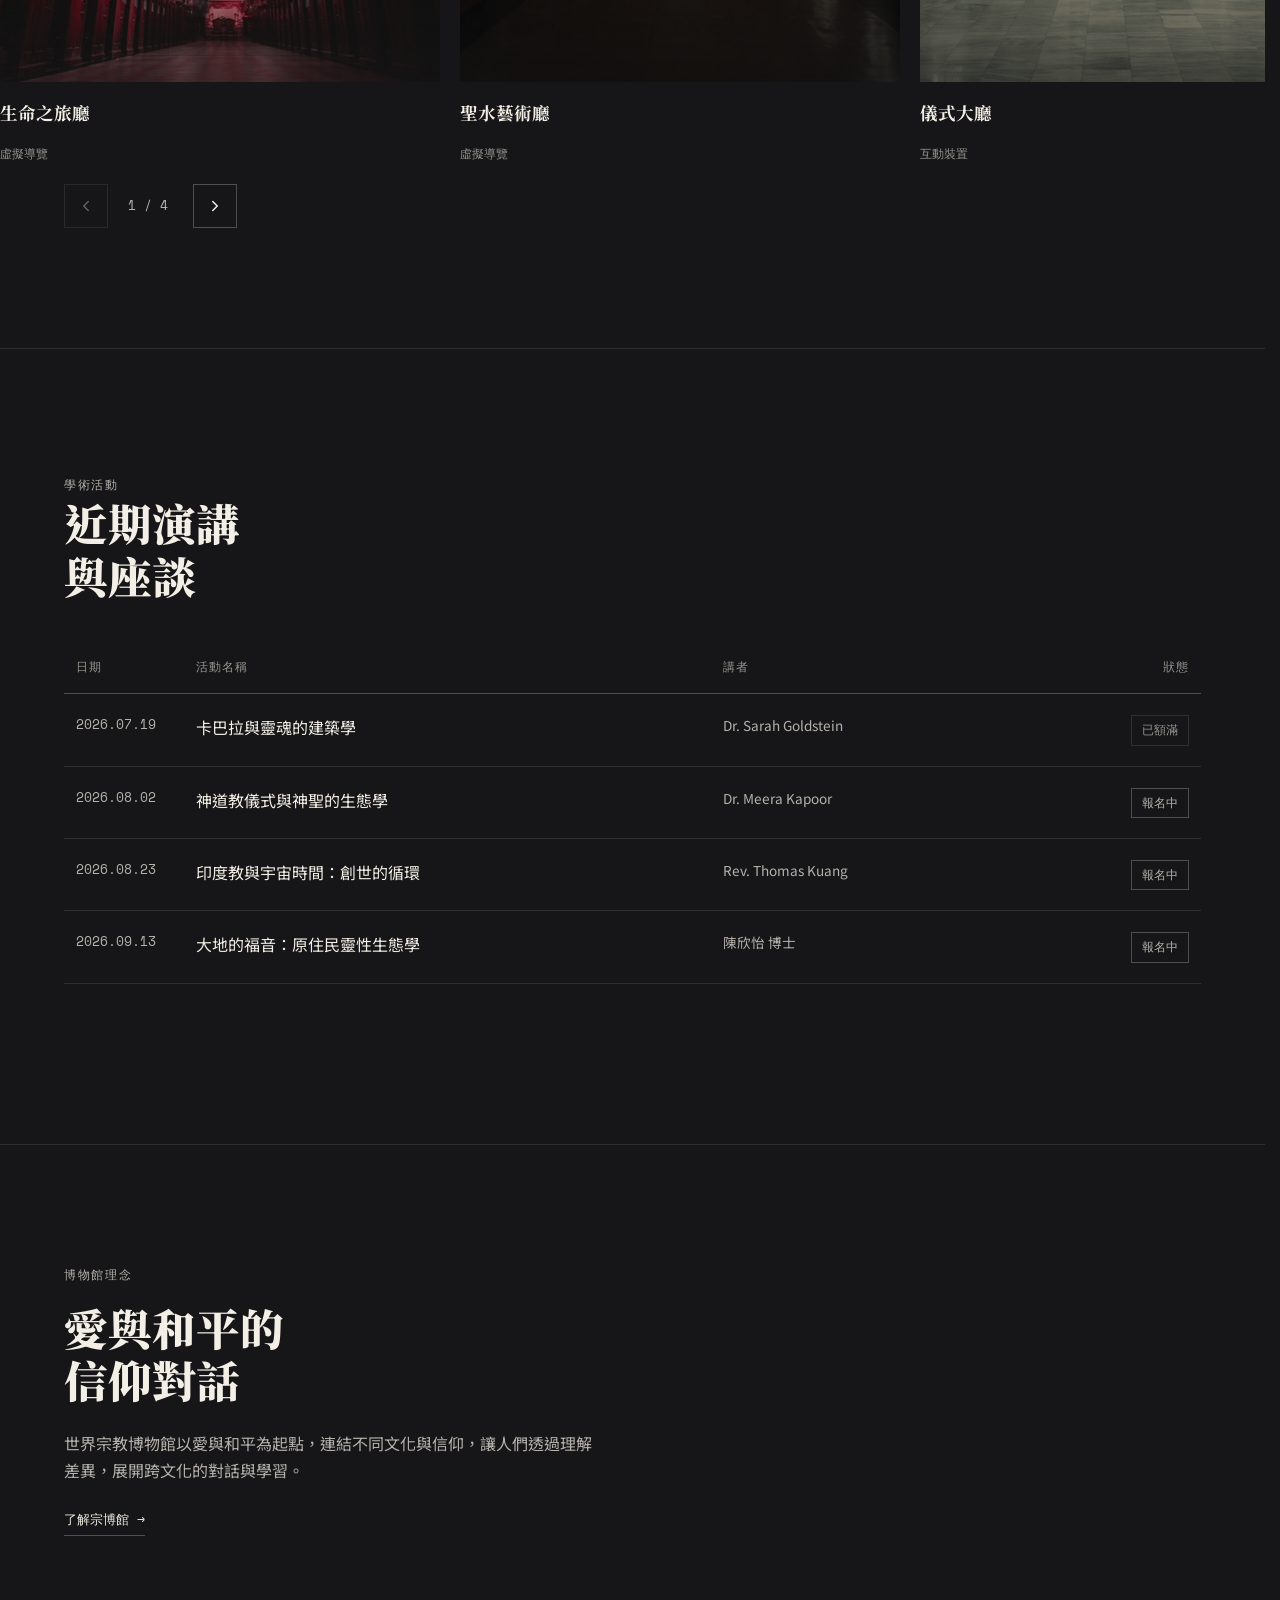
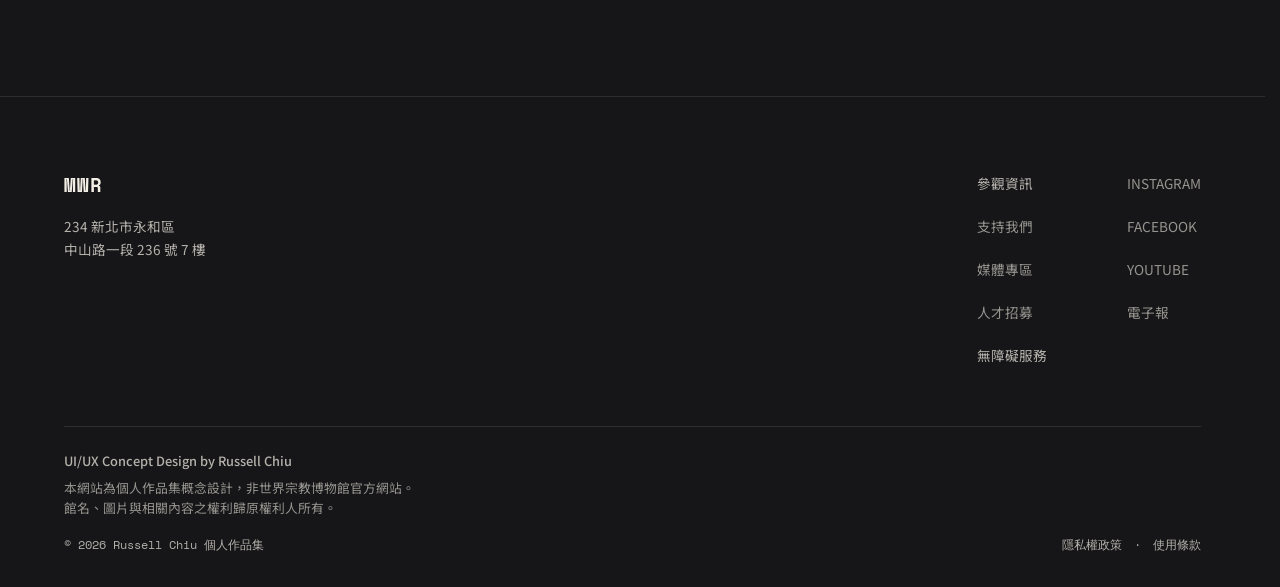
==== commit fc64600d: "Rework homepage IA and simplify header to a single overlay nav Reorders the homepage into a clearer " ====
--- a/index.html
+++ b/index.html
@@ -23,16 +23,8 @@
       <span class="brand-sub" data-i18n="brand.sub">世界宗教博物館</span>
     </a>
 
-    <nav class="primary-nav" aria-label="主要導覽">
-      <a href="visit-hours.html" class="primary-nav-link" data-nav-target="visit" data-i18n="primarynav.visit">參觀資訊</a>
-      <a href="exhibitions.html" class="primary-nav-link" data-nav-target="exhibitions" data-i18n="primarynav.exhibitions">展覽活動</a>
-      <a href="collection.html" class="primary-nav-link" data-nav-target="collection" data-i18n="primarynav.collection">館藏探索</a>
-      <a href="about.html" class="primary-nav-link" data-nav-target="about" data-i18n="primarynav.about">關於宗博館</a>
-    </nav>
-
     <div class="header-actions">
       <button type="button" class="lang-toggle" aria-label="切換為英文" title="切換為英文">EN</button>
-      <a href="visit-hours.html" class="btn btn-primary btn-compact header-cta" data-i18n="home.hero.cta1">規劃參觀</a>
       <button class="menu-toggle" data-menu-toggle aria-expanded="false" aria-controls="nav-overlay" aria-label="開啟導覽選單">
         <span class="bars"><span></span><span></span></span>
         <span data-i18n="nav.menu">選單</span>
@@ -64,10 +56,10 @@
     </div>
     <div class="nav-overlay-foot">
       <div class="social">
-        <span class="is-disabled" aria-disabled="true" data-i18n-title="misc.conceptOnly" title="Concept feature">INSTAGRAM</span>
-        <span class="is-disabled" aria-disabled="true" data-i18n-title="misc.conceptOnly" title="Concept feature">FACEBOOK</span>
-        <span class="is-disabled" aria-disabled="true" data-i18n-title="misc.conceptOnly" title="Concept feature">YOUTUBE</span>
-        <span class="is-disabled" aria-disabled="true" data-i18n="nav.newsletter" data-i18n-title="misc.conceptOnly" title="Concept feature">電子報</span>
+        <span class="is-disabled" aria-disabled="true">INSTAGRAM</span>
+        <span class="is-disabled" aria-disabled="true">FACEBOOK</span>
+        <span class="is-disabled" aria-disabled="true">YOUTUBE</span>
+        <span class="is-disabled" aria-disabled="true" data-i18n="nav.newsletter">電子報</span>
       </div>
       <div class="visit-info" data-i18n="nav.visitinfo">台灣．新北市永和區　·　週二至週日．10:00–17:00，週一休館</div>
     </div>
@@ -86,11 +78,11 @@
           <h1 class="hero-title" data-i18n="home.hero.title">探索生命<br />與信仰的<br />邊界。</h1>
           <p class="hero-lede" data-i18n="home.hero.lede">一座從愛與和平出發，連結世界不同信仰與文化的博物館。</p>
 
-          <div class="hero-status" data-hero-status>
+          <div class="hero-status">
             <span class="hero-status-dot" aria-hidden="true"></span>
-            <span data-hero-status-text data-i18n="home.hero.statusOpenToday">今日開館</span>
-            <span class="mono hero-status-hours" data-i18n="home.hero.statusHours">10:00–17:00</span>
-            <span class="hero-status-note" data-i18n="home.hero.statusClosedNote">週一休館</span>
+            <span class="hero-status-title" data-i18n="home.hero.statusTitle">一般開館時間</span>
+            <span class="mono hero-status-hours" data-i18n="home.hero.statusHours">週二至週日 10:00–17:00</span>
+            <span class="hero-status-note" data-i18n="home.hero.statusNote">週一休館，特殊休館日依館方公告</span>
           </div>
 
           <div class="hero-actions">
@@ -106,25 +98,25 @@
       <div class="container">
         <span class="eyebrow" id="quick-info-heading" data-i18n="quickinfo.eyebrow">參觀快速資訊</span>
         <div class="quick-info-grid">
-          <a href="visit-hours.html" class="quick-info-item quick-info-item--gold">
+          <a href="visit-hours.html" class="quick-info-item">
             <span class="quick-info-num mono">01</span>
-            <span class="quick-info-label" data-i18n="quickinfo.hours.label">開放時間</span>
-            <span class="quick-info-value" data-i18n="quickinfo.hours.value">週二至週日<br />10:00–17:00</span>
-          </a>
-          <a href="visit-hours.html" class="quick-info-item quick-info-item--gold">
+            <span class="quick-info-label" data-i18n="quickinfo.hours.label">開館資訊</span>
+            <span class="quick-info-value" data-i18n="quickinfo.hours.value">週二至週日 10:00–17:00<br />週一休館</span>
+          </a>
+          <a href="visit-tickets.html" class="quick-info-item">
             <span class="quick-info-num mono">02</span>
-            <span class="quick-info-label" data-i18n="quickinfo.closed.label">休館日</span>
-            <span class="quick-info-value" data-i18n="quickinfo.closed.value">每週一休館</span>
-          </a>
-          <a href="visit-transport.html" class="quick-info-item quick-info-item--terracotta">
+            <span class="quick-info-label" data-i18n="quickinfo.tickets.label">票價資訊</span>
+            <span class="quick-info-value" data-i18n="quickinfo.tickets.value">查看票種、優惠與免費資格</span>
+          </a>
+          <a href="visit-transport.html" class="quick-info-item">
             <span class="quick-info-num mono">03</span>
             <span class="quick-info-label" data-i18n="quickinfo.transport.label">交通位置</span>
             <span class="quick-info-value" data-i18n="quickinfo.transport.value">新北市永和區<br />中山路一段 236 號 7 樓</span>
           </a>
-          <a href="visit-accessibility.html" class="quick-info-item quick-info-item--blue">
+          <a href="visit-accessibility.html" class="quick-info-item">
             <span class="quick-info-num mono">04</span>
             <span class="quick-info-label" data-i18n="quickinfo.a11y.label">無障礙服務</span>
-            <span class="quick-info-value" data-i18n="quickinfo.a11y.value">無障礙參觀資訊與服務</span>
+            <span class="quick-info-value" data-i18n="quickinfo.a11y.value">無障礙動線、輪椅與參觀協助</span>
           </a>
         </div>
       </div>
@@ -149,19 +141,16 @@
             <a href="exhibitions.html#current" class="text-link" data-i18n="home.featured.cta">了解展覽 →</a>
           </div>
         </div>
-      </div>
-    </section>
-
-    <section class="section upcoming-exhibit">
-      <div class="container">
-        <span class="eyebrow" data-i18n="home.upcoming.eyebrow">即將開展</span>
-        <h2 class="section-title" data-i18n="home.upcoming.title">下一場<br />特展</h2>
-        <a href="exhibitions.html#upcoming" class="upcoming-exhibit-row">
-          <span class="mono upcoming-exhibit-date" data-i18n="home.mini.ganges.date">04.05 – 07.14.2027</span>
-          <span class="upcoming-exhibit-title" data-i18n="home.mini.ganges">恆河：眾神與人民之河</span>
-          <span class="upcoming-exhibit-desc" data-i18n="home.mini.ganges.desc">追溯 2,500 公里的神聖地理，恆河作為朝聖之路與活生生的神祇。</span>
-          <span class="text-link">→</span>
-        </a>
+
+        <div class="featured-next">
+          <span class="featured-next-label" data-i18n="home.upcoming.label">下一場展覽</span>
+          <a href="exhibitions.html#upcoming" class="upcoming-exhibit-row">
+            <span class="mono upcoming-exhibit-date" data-i18n="home.mini.ganges.date">04.05 – 07.14.2027</span>
+            <span class="upcoming-exhibit-title" data-i18n="home.mini.ganges">恆河：眾神與人民之河</span>
+            <span class="upcoming-exhibit-desc" data-i18n="home.mini.ganges.desc">追溯 2,500 公里的神聖地理，恆河作為朝聖之路與活生生的神祇。</span>
+            <span class="text-link">→</span>
+          </a>
+        </div>
       </div>
     </section>
 
@@ -242,10 +231,6 @@
             <span class="eyebrow" data-i18n="home.lectures.eyebrow">學術活動</span>
             <h2 class="section-title" data-i18n="home.lectures.title">近期演講<br />與座談</h2>
           </div>
-          <span class="text-link is-disabled" aria-disabled="true">
-            <span data-i18n="home.lectures.viewall">查看所有活動</span>
-            <span class="disabled-note" data-i18n="misc.conceptOnly">（概念功能，尚未開放）</span>
-          </span>
         </div>
 
         <table class="lecture-table">
@@ -293,29 +278,8 @@
         <div class="philosophy-head">
           <span class="eyebrow" data-i18n="philosophy.eyebrow">博物館理念</span>
           <h2 class="section-title" data-i18n="philosophy.title">愛與和平的<br />信仰對話</h2>
-          <p data-i18n="philosophy.body">世界宗教博物館相信，每一種信仰傳統都是人類追尋生命意義的獨特路徑。我們以愛與和平為起點，搭建理解的橋樑，讓不同文化與信仰得以在此對話、共學。</p>
-        </div>
-        <div class="philosophy-grid">
-          <div class="philosophy-item">
-            <span class="philosophy-num mono">01</span>
-            <h3 data-i18n="philosophy.love.title">愛</h3>
-            <p data-i18n="philosophy.love.desc">以同理心看待每一種信仰實踐，理解其背後對生命的關懷。</p>
-          </div>
-          <div class="philosophy-item">
-            <span class="philosophy-num mono">02</span>
-            <h3 data-i18n="philosophy.peace.title">和平</h3>
-            <p data-i18n="philosophy.peace.desc">透過認識差異，減少誤解與衝突，促進跨文化的和諧共處。</p>
-          </div>
-          <div class="philosophy-item">
-            <span class="philosophy-num mono">03</span>
-            <h3 data-i18n="philosophy.diversity.title">多元文化</h3>
-            <p data-i18n="philosophy.diversity.desc">呈現十二個世界宗教的獨特樣貌，尊重每一個傳統的完整性。</p>
-          </div>
-          <div class="philosophy-item">
-            <span class="philosophy-num mono">04</span>
-            <h3 data-i18n="philosophy.dialogue.title">世界信仰交流</h3>
-            <p data-i18n="philosophy.dialogue.desc">邀請學者、信仰社群與參觀者共同參與，持續對話與學習。</p>
-          </div>
+          <p data-i18n="philosophy.body">世界宗教博物館以愛與和平為起點，連結不同文化與信仰，讓人們透過理解差異，展開跨文化的對話與學習。</p>
+          <a href="about.html#mission" class="text-link" data-i18n="philosophy.link">了解宗博館 →</a>
         </div>
       </div>
     </section>
@@ -330,23 +294,27 @@
       <div class="footer-links">
         <div class="footer-col">
           <a href="visit-hours.html" data-i18n="footer.visitinfo">參觀資訊</a>
-          <span class="is-disabled" aria-disabled="true" data-i18n="footer.support" data-i18n-title="misc.conceptOnly" title="Concept feature">支持我們</span>
-          <span class="is-disabled" aria-disabled="true" data-i18n="footer.press" data-i18n-title="misc.conceptOnly" title="Concept feature">媒體專區</span>
-          <span class="is-disabled" aria-disabled="true" data-i18n="footer.careers" data-i18n-title="misc.conceptOnly" title="Concept feature">人才招募</span>
+          <span class="is-disabled" aria-disabled="true" data-i18n="footer.support">支持我們</span>
+          <span class="is-disabled" aria-disabled="true" data-i18n="footer.press">媒體專區</span>
+          <span class="is-disabled" aria-disabled="true" data-i18n="footer.careers">人才招募</span>
           <a href="visit-accessibility.html" data-i18n="footer.accessibility">無障礙服務</a>
         </div>
         <div class="footer-col">
-          <span class="is-disabled" aria-disabled="true" data-i18n-title="misc.conceptOnly" title="Concept feature">INSTAGRAM</span>
-          <span class="is-disabled" aria-disabled="true" data-i18n-title="misc.conceptOnly" title="Concept feature">FACEBOOK</span>
-          <span class="is-disabled" aria-disabled="true" data-i18n-title="misc.conceptOnly" title="Concept feature">YOUTUBE</span>
-          <span class="is-disabled" aria-disabled="true" data-i18n="footer.newsletter" data-i18n-title="misc.conceptOnly" title="Concept feature">電子報</span>
+          <span class="is-disabled" aria-disabled="true">INSTAGRAM</span>
+          <span class="is-disabled" aria-disabled="true">FACEBOOK</span>
+          <span class="is-disabled" aria-disabled="true">YOUTUBE</span>
+          <span class="is-disabled" aria-disabled="true" data-i18n="footer.newsletter">電子報</span>
         </div>
       </div>
     </div>
     <div class="footer-bottom">
-      <p class="footer-disclaimer" data-i18n="footer.disclaimer">本網站為 UI/UX 概念設計作品，非世界宗教博物館官方網站。</p>
+      <div class="footer-disclaimer">
+        <p data-i18n="footer.credit">UI/UX Concept Design by Russell Chiu</p>
+        <p data-i18n="footer.disclaimer">本網站為個人作品集概念設計，非世界宗教博物館官方網站。</p>
+        <p data-i18n="footer.rightsNote">館名、圖片與相關內容之權利歸原權利人所有。</p>
+      </div>
       <div class="footer-bottom-row">
-        <span data-i18n="footer.copyright">© 2026 世界宗教博物館 版權所有</span>
+        <span data-i18n="footer.copyright">© 2026 Russell Chiu 個人作品集</span>
         <span data-i18n="footer.legal">隱私權政策　·　使用條款</span>
       </div>
     </div>
--- a/css/style.css
+++ b/css/style.css
@@ -50,9 +50,6 @@
 html {
   background: var(--color-bg);
   scroll-behavior: smooth;
-}
-
-html {
   font-size: 100%; /* 16px base */
   /* Reserves the scrollbar's width permanently so that locking scroll while
      the nav overlay is open (body.nav-open { overflow: hidden }) doesn't
@@ -253,12 +250,6 @@
   margin-bottom: 8px;
 }
 
-.page-intro-sub {
-  margin-top: 24px;
-  color: var(--color-text-secondary);
-  font-size: 0.85rem;
-}
-
 /* ==========================================================================
    Top navigation
    ========================================================================== */
@@ -325,40 +316,6 @@
   }
 }
 
-/* ---- Desktop primary navigation (>900px) ---- */
-
-.primary-nav {
-  display: none;
-  align-items: center;
-  gap: 34px;
-  font-family: var(--font-mono);
-  font-size: 0.8rem;
-  letter-spacing: 0.03em;
-}
-
-.primary-nav-link {
-  position: relative;
-  color: var(--color-text-secondary);
-  padding: 8px 1px;
-  transition: color 0.2s var(--ease);
-}
-.primary-nav-link:hover,
-.primary-nav-link:focus-visible {
-  color: var(--color-text);
-}
-.primary-nav-link.is-active {
-  color: var(--color-text);
-}
-.primary-nav-link.is-active::after {
-  content: "";
-  position: absolute;
-  left: 0;
-  right: 0;
-  bottom: 0;
-  height: 2px;
-  background: var(--color-gold);
-}
-
 .header-actions {
   display: flex;
   align-items: center;
@@ -382,29 +339,9 @@
   color: var(--color-text);
 }
 
-/* a.header-cta (element + class) is used rather than plain .header-cta so
-   this reliably beats .btn's later display:inline-flex rule — two
-   single-class selectors of equal specificity would otherwise resolve by
-   source order alone, and .btn happens to come after this in the cascade. */
-a.header-cta {
-  display: none;
-}
-
-@media (min-width: 901px) {
-  .primary-nav {
-    display: flex;
-  }
-  a.header-cta {
-    display: inline-flex;
-  }
-  .menu-toggle {
-    display: none;
-  }
-  .crumb {
-    display: none;
-  }
-}
-
+/* The hamburger + "選單" trigger is now the single, universal entry point
+   to navigation at every viewport width — there's no separate desktop nav
+   to swap in above 900px, so this has no display:none media override. */
 .menu-toggle {
   display: flex;
   align-items: center;
@@ -686,31 +623,16 @@
   border-color: var(--color-text);
 }
 
-/* ---- disabled / concept-only affordance: used wherever a link has no real
-   destination yet, instead of a href="#" that goes nowhere ---- */
+/* ---- disabled affordance: used wherever a link has no real destination
+   yet, instead of a href="#" that goes nowhere. Uses the muted (not
+   disabled) text tier deliberately — these are normal-size labels, and
+   --color-text-disabled only clears WCAG AA at large-text sizes. ---- */
 
 .is-disabled {
-  color: var(--color-text-disabled) !important;
+  color: var(--color-text-muted) !important;
   border-color: transparent !important;
   cursor: default;
   pointer-events: none;
-}
-
-.disabled-note {
-  font-family: var(--font-sans);
-  font-size: 0.75em;
-  margin-left: 6px;
-  font-style: italic;
-}
-
-.disabled-badge {
-  display: inline-flex;
-  align-items: center;
-  gap: 8px;
-  color: var(--color-text-disabled);
-  font-family: var(--font-mono);
-  font-size: 0.78rem;
-  cursor: default;
 }
 
 /* ==========================================================================
@@ -824,11 +746,18 @@
 }
 
 .footer-disclaimer {
+  max-width: 62ch;
+}
+.footer-disclaimer p {
   font-family: var(--font-sans);
   font-size: 0.8rem;
   line-height: 1.6;
-  color: var(--color-text-secondary);
-  max-width: 62ch;
+  color: var(--color-text-muted);
+}
+.footer-disclaimer p:first-child {
+  color: var(--color-text-secondary);
+  font-weight: 500;
+  margin-bottom: 6px;
 }
 
 .footer-bottom-row {
--- a/css/home.css
+++ b/css/home.css
@@ -83,14 +83,25 @@
   /* Unlike other sections, the hero text should align with the header's
      logo on wide screens rather than sit inside the centered 1440px
      .container column — on wide viewports that centering left a large gap
-     between the header logo and the hero headline below it. */
+     between the header logo and the hero headline below it. Explicit
+     left-alignment: no auto margins, no centering, gutter-based padding
+     only, so the text column's left edge always lands on the same line as
+     the header logo regardless of viewport width. */
+  width: 100%;
   max-width: none;
-  margin-left: 0;
-  margin-right: 0;
+  margin: 0;
+  padding-left: var(--gutter);
+  padding-right: var(--gutter);
 }
 
 .hero-copy {
-  max-width: 600px;
+  /* Capped narrower than before (was 600px) so the column's right edge
+     clears the hero image's left boundary instead of straddling it — the
+     text needs to sit fully in the dark portion of the composition, not
+     halfway across the light/dark seam. */
+  width: min(100%, 560px);
+  max-width: 560px;
+  margin: 0;
 }
 
 .hero-copy .eyebrow {
@@ -111,7 +122,8 @@
 }
 
 .hero-lede {
-  max-width: 46ch;
+  max-width: 520px;
+  text-wrap: pretty;
   color: var(--color-text-secondary);
   margin-top: 28px;
   font-size: 1.02rem;
@@ -141,10 +153,7 @@
   background: var(--color-gold);
   flex-shrink: 0;
 }
-.hero-status.is-closed-today .hero-status-dot {
-  background: var(--color-text-disabled);
-}
-[data-hero-status-text] {
+.hero-status-title {
   color: var(--color-text);
   font-weight: 500;
 }
@@ -227,31 +236,26 @@
   min-height: 44px;
   border-right: 1px solid var(--color-border);
   border-bottom: 1px solid var(--color-border);
-  transition: background-color 0.25s var(--ease);
-}
+  border-left: 2px solid transparent;
+  transition: background-color 0.25s var(--ease), border-left-color 0.25s var(--ease);
+}
+/* All four cards share the same gold accent (this page's one dominant
+   accent color) — hover/focus is differentiated by background tint plus a
+   gold left-edge indicator instead of by swapping in a different hue. */
 .quick-info-item:hover,
 .quick-info-item:focus-visible {
   background-color: var(--color-surface);
+  border-left-color: var(--color-gold);
 }
 
 .quick-info-num {
   /* 1.3rem/700 clears the WCAG "large text" bold threshold (~18.66px), which
-     drops the required contrast ratio to 3:1 — needed for the terracotta and
-     mineral-blue variants to pass AA against the dark background at this
-     weight; a smaller size fails contrast even though the hex values match
-     the design tokens exactly. */
+     drops the required contrast ratio to 3:1 for --color-gold against the
+     dark background at this weight. */
   font-size: 1.3rem;
   font-weight: 700;
   margin-bottom: 6px;
-}
-.quick-info-item--gold .quick-info-num {
   color: var(--color-gold);
-}
-.quick-info-item--terracotta .quick-info-num {
-  color: var(--color-terracotta);
-}
-.quick-info-item--blue .quick-info-num {
-  color: var(--color-mineral-blue);
 }
 
 .quick-info-label {
@@ -323,14 +327,21 @@
   margin-bottom: 4px;
 }
 
-/* ---- Upcoming exhibition (single next-up row) ---- */
-
-.upcoming-exhibit .eyebrow {
+/* ---- Next-up exhibition row, nested at the bottom of Featured Exhibit ---- */
+
+.featured-next {
+  margin-top: 56px;
+  padding-top: 40px;
+  border-top: 1px solid var(--color-border);
+}
+.featured-next-label {
   display: block;
   margin-bottom: 16px;
-}
-.upcoming-exhibit .section-title {
-  margin-bottom: 40px;
+  font-family: var(--font-mono);
+  font-size: 0.75rem;
+  letter-spacing: 0.1em;
+  text-transform: uppercase;
+  color: var(--color-text-secondary);
 }
 
 .upcoming-exhibit-row {
@@ -342,7 +353,7 @@
   align-items: center;
   padding: 28px 24px;
   border: 1px solid var(--color-border);
-  border-left: 3px solid var(--color-terracotta);
+  border-left: 3px solid var(--color-gold);
   transition: background-color 0.25s var(--ease);
 }
 .upcoming-exhibit-row:hover,
@@ -615,9 +626,11 @@
   padding-bottom: 160px;
 }
 
+/* Condensed to a single brand paragraph (full four-pillar breakdown lives
+   on the About page instead) so this section reads as a quiet closing
+   statement rather than competing with Featured Exhibit for attention. */
 .philosophy-head {
-  max-width: 68ch;
-  margin-bottom: 64px;
+  max-width: 60ch;
 }
 .philosophy-head .eyebrow {
   display: block;
@@ -628,44 +641,5 @@
 }
 .philosophy-head p {
   color: var(--color-text-secondary);
-}
-
-.philosophy-grid {
-  display: grid;
-  grid-template-columns: repeat(4, 1fr);
-  gap: 40px;
-  border-top: 1px solid var(--color-border);
-  padding-top: 48px;
-}
-
-.philosophy-num {
-  display: block;
-  color: var(--color-gold);
-  font-size: 0.85rem;
-  margin-bottom: 16px;
-}
-
-.philosophy-item h3 {
-  font-family: var(--font-serif);
-  font-weight: 700;
-  font-size: 1.2rem;
-  margin-bottom: 12px;
-}
-
-.philosophy-item p {
-  color: var(--color-text-secondary);
-  font-size: 0.88rem;
-  line-height: 1.7;
-}
-
-@media (max-width: 900px) {
-  .philosophy-grid {
-    grid-template-columns: repeat(2, 1fr);
-    row-gap: 40px;
-  }
-}
-@media (max-width: 480px) {
-  .philosophy-grid {
-    grid-template-columns: 1fr;
-  }
-}
+  margin-bottom: 20px;
+}
